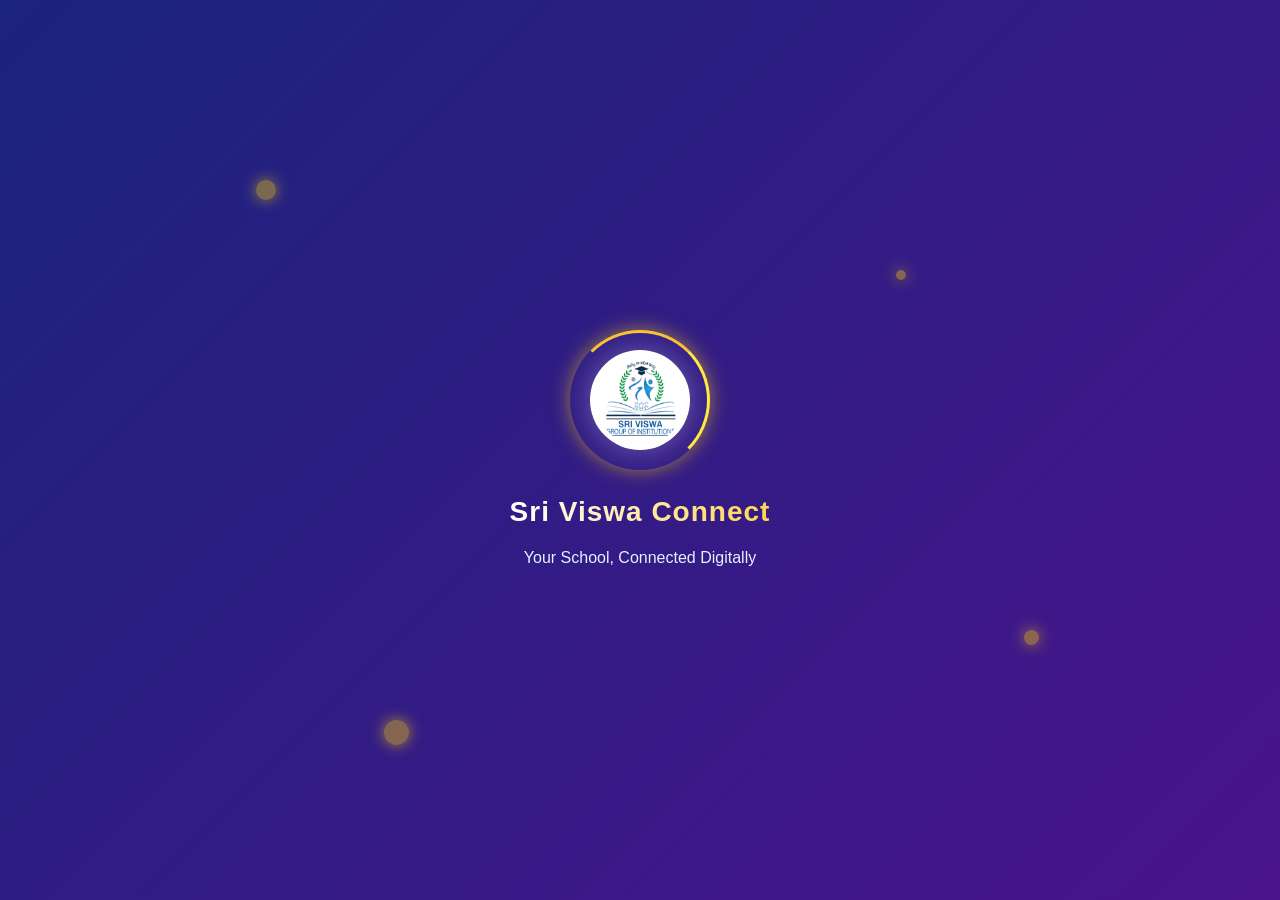
==== index.html @ 351f49bc "Update index.html" ====
<!DOCTYPE html>
<html lang="en">
<head>
    <meta charset="UTF-8">
    <meta name="viewport" content="width=device-width, initial-scale=1.0, maximum-scale=1.0, user-scalable=no">
    <title>Sri Viswa Connect</title>
    <!-- Premium Font: Poppins for body, Playfair for Headings -->
    <link href="https://fonts.googleapis.com/css2?family=Playfair+Display:wght@700;800&family=Poppins:wght@400;500;600;700&display=swap" rel="stylesheet">
    <link rel="stylesheet" href="css/style.css">
</head>
<body style="overflow: hidden;">

    <!-- WELCOME SCREEN -->
    <div id="welcomeScreen" class="welcome-screen">
        <div class="particle" style="width: 20px; height: 20px; top: 20%; left: 20%;"></div>
        <div class="particle" style="width: 15px; height: 15px; top: 70%; left: 80%; animation-delay: 1s;"></div>
        <div class="particle" style="width: 25px; height: 25px; top: 80%; left: 30%; animation-delay: 2s;"></div>
        <div class="particle" style="width: 10px; height: 10px; top: 30%; left: 70%; animation-delay: 3s;"></div>

        <div class="logo-ring-container">
            <div class="glow-ring"></div>
            <img src="assets/logo.png" alt="Logo" onerror="this.style.display='none'">
        </div>
        <h1 class="welcome-text">Sri Viswa Connect</h1>
        <p class="welcome-note">Your School, Connected Digitally</p>
    </div>

    <!-- HEADER -->
    <header class="global-header" id="mainHeader" style="display: none;">
        <div class="header-left">
            <img src="assets/logo.png" alt="Logo" onerror="this.style.display='none'">
            <h1>Sri Viswa Connect</h1>
        </div>
        <button class="theme-toggle" onclick="toggleTheme()" id="themeBtn">🌙</button>
    </header>

    <!-- SECTION SELECTION -->
    <div id="selectionScreen" class="selection-screen" style="display: none;">
        <h2 class="selection-title">Select Your Portal</h2>
        <div class="section-tiles">
            <div class="section-tile" onclick="selectSection('school')">
                <img src="assets/school.jpg" class="tile-image" alt="School" onerror="this.style.display='none'">
                <div class="tile-content">
                    <h3>🏫 School Section</h3>
                    <p>For Principal, VP, Teachers & Office Staff</p>
                </div>
            </div>
            <div class="section-tile" onclick="selectSection('parent')">
                <img src="assets/parent.jpg" class="tile-image" alt="Parent" onerror="this.style.display='none'">
                <div class="tile-content">
                    <h3>👨‍👩‍👦 Parent Section</h3>
                    <p>For Parents to view child's progress</p>
                </div>
            </div>
        </div>
    </div>

    <!-- FOOTER (Valiass all small) -->
    <footer class="global-footer">
        <p>An initiative of <span id="valiassTrigger" class="valiass-link">@valiass</span> team.</p>
    </footer>

    <!-- Bottom Sheet Contact Modal -->
    <div class="modal-overlay" id="contactModal">
        <div class="bottom-sheet">
            <div class="drag-handle"></div>
            <h3>Connect with us</h3>
            <p>Tell us your requirement<br>we'll build it for you!</p>
            
            <div class="action-tabs">
                <!-- Call Tab -->
                <a href="tel:+918985361991" class="action-tab tab-call">
                    <div class="icon-box">
                        <svg width="24" height="24" viewBox="0 0 24 24" fill="white" xmlns="http://www.w3.org/2000/svg">
                            <path d="M6.62 10.79C8.06 13.62 10.38 15.94 13.21 17.38L15.41 15.18C15.69 14.9 16.08 14.82 16.43 14.93C17.55 15.3 18.75 15.5 20 15.5C20.55 15.5 21 15.95 21 16.5V20C21 20.55 20.55 21 20 21C10.61 21 3 13.39 3 4C3 3.45 3.45 3 4 3H7.5C8.05 3 8.5 3.45 8.5 4C8.5 5.25 8.7 6.45 9.07 7.57C9.18 7.92 9.1 8.31 8.82 8.59L6.62 10.79Z"/>
                        </svg>
                    </div>
                    <span>Call Us</span>
                </a>

                <!-- WhatsApp Tab -->
                <a href="https://wa.me/918985361991?text=Hi%20GI%20Creative%20Space,%20I%20have%20a%20requirement." target="_blank" class="action-tab tab-whatsapp">
                    <div class="icon-box">
                        <svg width="24" height="24" viewBox="0 0 24 24" fill="white" xmlns="http://www.w3.org/2000/svg">
                            <path fill-rule="evenodd" clip-rule="evenodd" d="M17.472 14.382C17.117 14.205 15.367 13.343 15.042 13.223C14.716 13.103 14.478 13.043 14.239 13.393C14.001 13.742 13.314 14.545 13.106 14.784C12.897 15.023 12.688 15.053 12.332 14.876C11.976 14.699 10.829 14.321 9.469 13.107C8.409 12.161 7.693 10.99 7.484 10.634C7.275 10.278 7.459 10.084 7.636 9.907C7.795 9.748 7.989 9.489 8.168 9.28C8.347 9.071 8.407 8.921 8.526 8.682C8.646 8.443 8.586 8.234 8.497 8.057C8.407 7.88 7.693 6.138 7.395 5.427C7.104 4.733 6.808 4.826 6.587 4.816C6.378 4.807 6.139 4.805 5.9 4.805C5.661 4.805 5.273 4.895 4.945 5.255C4.617 5.615 3.7 6.476 3.7 8.212C3.7 9.948 4.974 11.626 5.154 11.864C5.333 12.103 7.471 15.355 10.728 16.753C11.502 17.083 12.104 17.279 12.574 17.427C13.35 17.672 14.056 17.637 14.613 17.546C15.233 17.444 16.71 16.669 17.018 15.816C17.326 14.962 17.326 14.245 17.237 14.096C17.148 13.947 16.943 13.867 16.647 13.717L17.472 14.382Z"/>
                            <path fill-rule="evenodd" clip-rule="evenodd" d="M12.04 2C6.58 2 2.13 6.45 2.13 11.91C2.13 13.66 2.59 15.36 3.45 16.86L2.05 22L7.3 20.62C8.75 21.41 10.38 21.83 12.04 21.83C17.5 21.83 21.95 17.38 21.95 11.92C21.95 6.46 17.5 2 12.04 2ZM12.04 20.15C10.56 20.15 9.11 19.75 7.84 18.99L7.54 18.81L4.42 19.63L5.25 16.59L5.05 16.28C4.21 14.96 3.77 13.45 3.77 11.91C3.77 7.35 7.48 3.64 12.04 3.64C16.6 3.64 20.31 7.35 20.31 11.91C20.31 16.47 16.6 20.15 12.04 20.15Z"/>
                        </svg>
                    </div>
                    <span>WhatsApp</span>
                </a>
            </div>
            <button onclick="closeModal('contactModal')" style="margin-top: 20px; background: none; border: none; color: #999; font-size: 13px;">Cancel</button>
        </div>
    </div>

    <!-- Admin Popup (Dark Glass Premium) -->
    <div class="modal-overlay" id="adminLoginModal">
        <div class="admin-modal" style="background: rgba(20, 25, 35, 0.95); backdrop-filter: blur(15px); border: 1px solid rgba(255, 255, 255, 0.1); color: white; border-top: 5px solid var(--accent-gold);">
            <button class="close-modal" onclick="closeModal('adminLoginModal')" style="color: white;">&times;</button>
            <div class="admin-icon">🔐</div>
            <h3 style="color: white;">System Setup</h3>
            <p style="color: #aaa;">Secure Admin Access Only</p>
            
            <form onsubmit="event.preventDefault(); window.location.href='valiass/login.html';">
                <div class="input-group" style="text-align: left;">
                    <label style="color: #ccc;">Email Address</label>
                    <input type="email" placeholder="admin@valiass.com" required style="background: rgba(255,255,255,0.05); border: 1px solid rgba(255,255,255,0.2); color: white;">
                </div>
                <div class="input-group" style="text-align: left;">
                    <label style="color: #ccc;">Password</label>
                    <input type="password" placeholder="••••••••" required style="background: rgba(255,255,255,0.05); border: 1px solid rgba(255,255,255,0.2); color: white;">
                </div>
                <button type="submit" class="btn-submit" style="background: var(--accent-gold); color: #000; font-weight: 700; border-radius: 8px; padding: 14px;">
                    Login to Admin Panel
                </button>
            </form>
        </div>
    </div>

    <script>
        // Theme Logic
        const currentTheme = localStorage.getItem('theme') || 'light';
        document.documentElement.setAttribute('data-theme', currentTheme);
        document.getElementById('themeBtn').innerText = currentTheme === 'dark' ? '☀️' : '🌙';
        function toggleTheme() {
            const theme = document.documentElement.getAttribute('data-theme') === 'dark' ? 'light' : 'dark';
            document.documentElement.setAttribute('data-theme', theme);
            localStorage.setItem('theme', theme);
            document.getElementById('themeBtn').innerText = theme === 'dark' ? '☀️' : '🌙';
        }

        // Welcome & Selection Logic
        const savedSection = localStorage.getItem('selected_section');
        if (savedSection) {
            if (savedSection === 'school') window.location.href = "school-dashboard.html";
            else if (savedSection === 'parent') window.location.href = "parent-dashboard.html";
        } else {
            setTimeout(() => {
                document.getElementById('welcomeScreen').style.opacity = '0';
                setTimeout(() => {
                    document.getElementById('welcomeScreen').style.display = 'none';
                    document.getElementById('mainHeader').style.display = 'flex';
                    document.body.style.overflow = 'auto';
                    const selection = document.getElementById('selectionScreen');
                    selection.style.display = 'flex';
                    setTimeout(() => selection.classList.add('show'), 50);
                }, 800);
            }, 1500);
        }

        function selectSection(section) {
            localStorage.setItem('selected_section', section);
            if (section === 'school') window.location.href = "school-dashboard.html";
            else window.location.href = "parent-dashboard.html";
        }

        // Long Press Logic
        const trigger = document.getElementById('valiassTrigger');
        let pressTimer;
        let isLongPress = false;
        const startPress = (e) => { e.preventDefault(); isLongPress = false; pressTimer = setTimeout(() => { isLongPress = true; openModal('adminLoginModal'); }, 3000); };
        const endPress = () => { clearTimeout(pressTimer); if (!isLongPress) openModal('contactModal'); };
        trigger.addEventListener('mousedown', startPress);
        trigger.addEventListener('mouseup', endPress);
        trigger.addEventListener('mouseleave', () => clearTimeout(pressTimer));
        trigger.addEventListener('touchstart', startPress, {passive: false});
        trigger.addEventListener('touchend', endPress);
        trigger.addEventListener('touchcancel', () => clearTimeout(pressTimer));

        function openModal(id) { document.querySelectorAll('.modal-overlay').forEach(m => m.classList.remove('active')); document.getElementById(id).classList.add('active'); }
        function closeModal(id) { document.getElementById(id).classList.remove('active'); }
        document.querySelectorAll('.modal-overlay').forEach(overlay => { overlay.addEventListener('click', function(e) { if (e.target === this) this.classList.remove('active'); }); });
    </script>
</body>
</html>
---- css/style.css ----
/* =========================================
   SRI VISWA CONNECT - GLOBAL STYLES
   ========================================= */

/* --- Light Theme (Default) --- */
:root {
  --primary-blue: #0a4a8a;
  --secondary-blue: #1976d2;
  --accent-green: #2e7d32;
  --accent-gold: #fbc02d;
  --bg-light: #f5f7fa;
  --bg-card: #ffffff;
  --text-dark: #333333;
  --text-muted: #666666;
  --border-color: #e0e0e0;
  --header-bg: rgba(255, 255, 255, 0.9);
  --footer-bg: #ffffff;
  --shadow: 0 10px 30px rgba(0,0,0,0.05);
}

/* --- Dark Theme --- */
[data-theme="dark"] {
  --primary-blue: #64b5f6;
  --secondary-blue: #90caf9;
  --accent-green: #81c784;
  --accent-gold: #ffd54f;
  --bg-light: #121212;
  --bg-card: #1e1e1e;
  --text-dark: #ffffff;
  --text-muted: #aaaaaa;
  --border-color: #333333;
  --header-bg: rgba(18, 18, 18, 0.9);
  --footer-bg: #1e1e1e;
  --shadow: 0 10px 30px rgba(0,0,0,0.3);
}

* { margin: 0; padding: 0; box-sizing: border-box; font-family: 'Plus Jakarta Sans', sans-serif; }
body { background-color: var(--bg-light); color: var(--text-dark); line-height: 1.6; -webkit-tap-highlight-color: transparent; display: flex; flex-direction: column; min-height: 100vh; transition: background 0.3s, color 0.3s; }

/* --- Global Header --- */
.global-header { display: flex; justify-content: space-between; align-items: center; padding: 12px 20px; background: var(--header-bg); backdrop-filter: blur(12px); -webkit-backdrop-filter: blur(12px); position: sticky; top: 0; z-index: 100; box-shadow: 0 2px 10px rgba(0,0,0,0.05); border-bottom: 1px solid var(--border-color); }
.header-left { display: flex; align-items: center; gap: 12px; }
.header-left img { height: 38px; width: auto; border-radius: 5px; }
.header-left h1 { font-size: 20px; background: linear-gradient(90deg, var(--primary-blue), var(--accent-green)); -webkit-background-clip: text; -webkit-text-fill-color: transparent; font-weight: 800; margin: 0; }

.theme-toggle { background: none; border: none; font-size: 24px; cursor: pointer; padding: 5px; border-radius: 50%; transition: 0.3s; color: var(--text-dark); }
.theme-toggle:hover { background: rgba(0,0,0,0.1); }
[data-theme="dark"] .theme-toggle:hover { background: rgba(255,255,255,0.1); }

/* --- Global Footer --- */
.global-footer { text-align: center; padding: 15px; background: var(--footer-bg); color: var(--text-muted); font-size: 13px; border-top: 1px solid var(--border-color); margin-top: auto; z-index: 100; }
.valiass-link { color: var(--primary-blue); font-weight: bold; cursor: pointer; text-decoration: none; transition: 0.3s; user-select: none; -webkit-user-select: none; }
.valiass-link:hover { color: var(--secondary-blue); text-decoration: underline; }

/* --- Welcome Screen --- */
.welcome-screen { position: fixed; top: 0; left: 0; width: 100%; height: 100%; background: linear-gradient(135deg, #1a237e 0%, #4a148c 100%); display: flex; flex-direction: column; justify-content: center; align-items: center; z-index: 9999; color: white; text-align: center; overflow: hidden; transition: opacity 0.8s ease; }
.particle { position: absolute; border-radius: 50%; background: rgba(255, 215, 0, 0.4); box-shadow: 0 0 15px rgba(255, 215, 0, 0.6); animation: float 6s infinite ease-in-out; }
@keyframes float { 0%, 100% { transform: translateY(0); opacity: 0.3; } 50% { transform: translateY(-30px); opacity: 0.8; } }

.logo-ring-container { position: relative; width: 140px; height: 140px; margin-bottom: 20px; display: flex; justify-content: center; align-items: center; z-index: 2; }
.logo-ring-container img { width: 100px; height: 100px; border-radius: 50%; background: white; padding: 5px; z-index: 2; box-shadow: 0 0 30px rgba(255,255,255,0.3); }
.glow-ring { position: absolute; top: 0; left: 0; width: 100%; height: 100%; border-radius: 50%; border: 3px solid transparent; border-top-color: var(--accent-gold); border-right-color: #ffeb3b; animation: spin 1.5s linear infinite; box-shadow: 0 0 20px rgba(255, 215, 0, 0.5); }
@keyframes spin { 0% { transform: rotate(0deg); } 100% { transform: rotate(360deg); } }

.welcome-text { font-size: 28px; font-weight: 800; letter-spacing: 1px; z-index: 2; background: linear-gradient(90deg, #fff, #ffd54f); -webkit-background-clip: text; -webkit-text-fill-color: transparent; }
.welcome-note { font-size: 16px; color: #e3f2fd; margin-top: 10px; font-weight: 500; z-index: 2; }

/* --- Section Selection --- */
.selection-screen { display: flex; flex-direction: column; justify-content: center; align-items: center; flex: 1; padding: 20px; opacity: 0; transition: opacity 0.5s ease; }
.selection-screen.show { opacity: 1; }
.selection-title { font-size: 22px; color: var(--text-dark); margin-bottom: 25px; text-align: center; font-weight: 700; }

.section-tiles { display: flex; gap: 20px; flex-wrap: wrap; justify-content: center; width: 100%; max-width: 700px; }
.section-tile { background: var(--bg-card); border-radius: 20px; width: 300px; overflow: hidden; text-align: center; cursor: pointer; box-shadow: var(--shadow); border: 2px solid transparent; transition: all 0.4s cubic-bezier(0.175, 0.885, 0.32, 1.275); }
.section-tile:hover { transform: translateY(-8px) scale(1.02); border-color: var(--primary-blue); box-shadow: 0 15px 40px rgba(10, 74, 138, 0.2); }

.tile-image { width: 100%; height: 160px; object-fit: cover; }
.tile-content { padding: 20px; }
.tile-content h3 { color: var(--primary-blue); font-size: 20px; margin-bottom: 8px; }
.tile-content p { color: var(--text-muted); font-size: 13px; }

/* --- Bottom Sheet Modal --- */
.modal-overlay { position: fixed; top: 0; left: 0; width: 100%; height: 100%; background: rgba(0, 0, 0, 0.5); display: flex; justify-content: center; align-items: flex-end; z-index: 10000; opacity: 0; visibility: hidden; transition: 0.3s; }
.modal-overlay.active { opacity: 1; visibility: visible; }

.bottom-sheet { background: var(--bg-card); width: 100%; max-width: 500px; border-radius: 24px 24px 0 0; padding: 20px 20px 30px; text-align: center; transform: translateY(100%); transition: transform 0.4s cubic-bezier(0.175, 0.885, 0.32, 1.275); box-shadow: 0 -10px 40px rgba(0,0,0,0.15); position: relative; }
.modal-overlay.active .bottom-sheet { transform: translateY(0); }

.drag-handle { width: 40px; height: 5px; background: var(--border-color); border-radius: 10px; margin: 0 auto 15px; }
.bottom-sheet h3 { color: var(--text-dark); font-size: 20px; margin-bottom: 5px; }
.bottom-sheet p { color: var(--text-muted); font-size: 13px; margin-bottom: 25px; line-height: 1.6; }

.action-tabs { display: flex; gap: 15px; justify-content: center; }
.action-tab { flex: 1; display: flex; flex-direction: column; align-items: center; justify-content: center; padding: 20px 10px; border-radius: 16px; text-decoration: none; cursor: pointer; transition: 0.3s; border: 1px solid var(--border-color); background: var(--bg-light); }
.action-tab:hover { transform: translateY(-3px); box-shadow: 0 8px 20px rgba(0,0,0,0.1); }

.tab-call { color: var(--primary-blue); }
.tab-call .icon-box { background: var(--primary-blue); color: white; }
.tab-call:hover { border-color: var(--primary-blue); background: #e3f2fd; }
[data-theme="dark"] .tab-call:hover { background: rgba(25, 118, 210, 0.1); }

.tab-whatsapp { color: #25D366; }
.tab-whatsapp .icon-box { background: #25D366; color: white; }
.tab-whatsapp:hover { border-color: #25D366; background: #e8f5e9; }
[data-theme="dark"] .tab-whatsapp:hover { background: rgba(37, 211, 102, 0.1); }

.icon-box { width: 50px; height: 50px; border-radius: 50%; display: flex; justify-content: center; align-items: center; margin-bottom: 10px; font-size: 24px; box-shadow: 0 4px 10px rgba(0,0,0,0.1); }
.action-tab span { font-size: 14px; font-weight: 700; }

/* --- Admin Login Modal --- */
.admin-modal { background: var(--bg-card); width: 90%; max-width: 340px; border-radius: 16px; padding: 30px 20px; text-align: center; box-shadow: 0 10px 40px rgba(0,0,0,0.2); transform: translateY(20px); transition: 0.3s; position: relative; border-top: 5px solid var(--primary-blue); margin-bottom: 50px; }
.modal-overlay.active .admin-modal { transform: translateY(0); }
.close-modal { position: absolute; top: 10px; right: 15px; font-size: 24px; cursor: pointer; color: var(--text-muted); border: none; background: none; }
.admin-modal h3 { color: var(--primary-blue); font-size: 22px; margin-bottom: 5px; }
.admin-modal p { color: var(--text-muted); font-size: 13px; margin-bottom: 20px; }
.admin-icon { font-size: 40px; margin-bottom: 10px; text-shadow: 0 0 20px rgba(10, 74, 138, 0.3); }

/* --- Forms --- */
.input-group { margin-bottom: 20px; }
.input-group label { display: block; font-size: 13px; font-weight: 600; margin-bottom: 8px; color: var(--text-dark); }
.input-group input, .input-group select { width: 100%; padding: 14px; border: 1px solid var(--border-color); border-radius: 8px; font-size: 15px; outline: none; background: var(--bg-light); color: var(--text-dark); transition: 0.3s; }
.input-group input:focus { border-color: var(--primary-blue); box-shadow: 0 0 0 3px rgba(10, 74, 138, 0.1); }
.btn-submit { width: 100%; padding: 15px; background: var(--primary-blue); color: white; border: none; border-radius: 8px; font-size: 16px; font-weight: 600; cursor: pointer; transition: 0.3s; }
.btn-submit:hover { background: var(--secondary-blue); }

/* --- Mobile --- */
@media (max-width: 768px) {
  .section-tile { width: 100%; max-width: 350px; }
  .global-header h1 { font-size: 16px; }
  .bottom-sheet { max-width: 100%; }
}
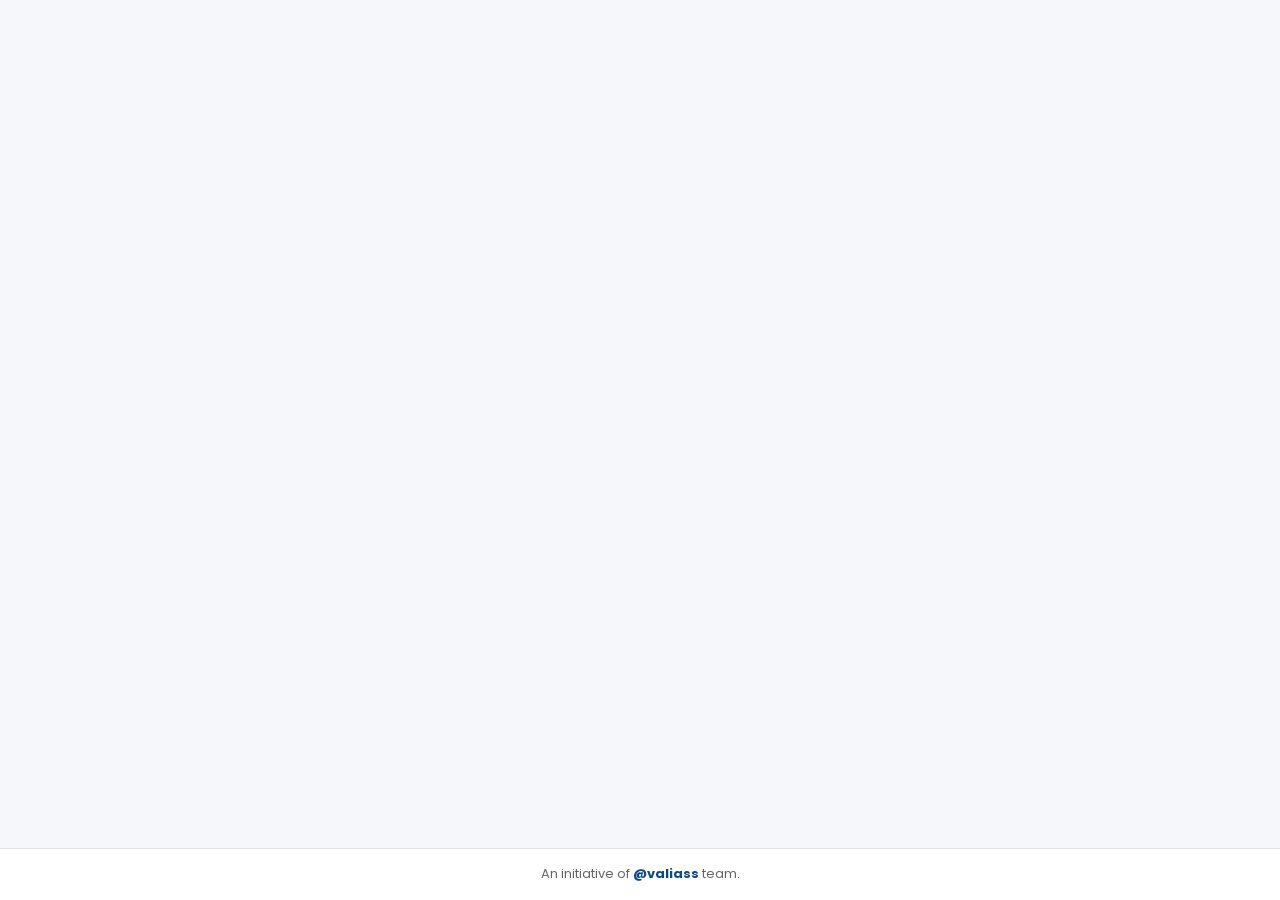
==== commit b5ee1ca4: "Update index.html" ====
--- a/index.html
+++ b/index.html
@@ -4,7 +4,6 @@
     <meta charset="UTF-8">
     <meta name="viewport" content="width=device-width, initial-scale=1.0, maximum-scale=1.0, user-scalable=no">
     <title>Sri Viswa Connect</title>
-    <!-- Premium Font: Poppins for body, Playfair for Headings -->
     <link href="https://fonts.googleapis.com/css2?family=Playfair+Display:wght@700;800&family=Poppins:wght@400;500;600;700&display=swap" rel="stylesheet">
     <link rel="stylesheet" href="css/style.css">
 </head>
@@ -55,7 +54,7 @@
         </div>
     </div>
 
-    <!-- FOOTER (Valiass all small) -->
+    <!-- FOOTER (@valiass all small) -->
     <footer class="global-footer">
         <p>An initiative of <span id="valiassTrigger" class="valiass-link">@valiass</span> team.</p>
     </footer>
@@ -90,30 +89,6 @@
                 </a>
             </div>
             <button onclick="closeModal('contactModal')" style="margin-top: 20px; background: none; border: none; color: #999; font-size: 13px;">Cancel</button>
-        </div>
-    </div>
-
-    <!-- Admin Popup (Dark Glass Premium) -->
-    <div class="modal-overlay" id="adminLoginModal">
-        <div class="admin-modal" style="background: rgba(20, 25, 35, 0.95); backdrop-filter: blur(15px); border: 1px solid rgba(255, 255, 255, 0.1); color: white; border-top: 5px solid var(--accent-gold);">
-            <button class="close-modal" onclick="closeModal('adminLoginModal')" style="color: white;">&times;</button>
-            <div class="admin-icon">🔐</div>
-            <h3 style="color: white;">System Setup</h3>
-            <p style="color: #aaa;">Secure Admin Access Only</p>
-            
-            <form onsubmit="event.preventDefault(); window.location.href='valiass/login.html';">
-                <div class="input-group" style="text-align: left;">
-                    <label style="color: #ccc;">Email Address</label>
-                    <input type="email" placeholder="admin@valiass.com" required style="background: rgba(255,255,255,0.05); border: 1px solid rgba(255,255,255,0.2); color: white;">
-                </div>
-                <div class="input-group" style="text-align: left;">
-                    <label style="color: #ccc;">Password</label>
-                    <input type="password" placeholder="••••••••" required style="background: rgba(255,255,255,0.05); border: 1px solid rgba(255,255,255,0.2); color: white;">
-                </div>
-                <button type="submit" class="btn-submit" style="background: var(--accent-gold); color: #000; font-weight: 700; border-radius: 8px; padding: 14px;">
-                    Login to Admin Panel
-                </button>
-            </form>
         </div>
     </div>
 
@@ -154,12 +129,27 @@
             else window.location.href = "parent-dashboard.html";
         }
 
-        // Long Press Logic
+        // Long Press Logic (Direct to Valiass Login Page)
         const trigger = document.getElementById('valiassTrigger');
         let pressTimer;
         let isLongPress = false;
-        const startPress = (e) => { e.preventDefault(); isLongPress = false; pressTimer = setTimeout(() => { isLongPress = true; openModal('adminLoginModal'); }, 3000); };
-        const endPress = () => { clearTimeout(pressTimer); if (!isLongPress) openModal('contactModal'); };
+
+        const startPress = (e) => { 
+            e.preventDefault(); 
+            isLongPress = false; 
+            pressTimer = setTimeout(() => { 
+                isLongPress = true; 
+                // 3 సెకన్లు పూర్తయ్యాక డైరెక్ట్ గా వాలియాస్ లాగిన్ పేజీకి వెళ్ళడం
+                window.location.href = 'valiass/login.html'; 
+            }, 3000); 
+        };
+
+        const endPress = () => { 
+            clearTimeout(pressTimer); 
+            // 3 సెకన్లు పూర్తి కాకముందే వదిలేస్తే (Single Click) -> Contact Modal
+            if (!isLongPress) openModal('contactModal'); 
+        };
+
         trigger.addEventListener('mousedown', startPress);
         trigger.addEventListener('mouseup', endPress);
         trigger.addEventListener('mouseleave', () => clearTimeout(pressTimer));
@@ -167,9 +157,20 @@
         trigger.addEventListener('touchend', endPress);
         trigger.addEventListener('touchcancel', () => clearTimeout(pressTimer));
 
-        function openModal(id) { document.querySelectorAll('.modal-overlay').forEach(m => m.classList.remove('active')); document.getElementById(id).classList.add('active'); }
-        function closeModal(id) { document.getElementById(id).classList.remove('active'); }
-        document.querySelectorAll('.modal-overlay').forEach(overlay => { overlay.addEventListener('click', function(e) { if (e.target === this) this.classList.remove('active'); }); });
+        function openModal(id) { 
+            document.querySelectorAll('.modal-overlay').forEach(m => m.classList.remove('active')); 
+            document.getElementById(id).classList.add('active'); 
+        }
+        
+        function closeModal(id) { 
+            document.getElementById(id).classList.remove('active'); 
+        }
+        
+        document.querySelectorAll('.modal-overlay').forEach(overlay => { 
+            overlay.addEventListener('click', function(e) { 
+                if (e.target === this) this.classList.remove('active'); 
+            }); 
+        });
     </script>
 </body>
 </html>
--- a/css/style.css
+++ b/css/style.css
@@ -1,6 +1,9 @@
 /* =========================================
-   SRI VISWA CONNECT - GLOBAL STYLES
+   SRI VISWA CONNECT - PREMIUM GLOBAL STYLES
    ========================================= */
+
+/* --- Premium Fonts --- */
+@import url('https://fonts.googleapis.com/css2?family=Playfair+Display:wght@700;800&family=Poppins:wght@400;500;600;700&display=swap');
 
 /* --- Light Theme (Default) --- */
 :root {
@@ -13,7 +16,7 @@
   --text-dark: #333333;
   --text-muted: #666666;
   --border-color: #e0e0e0;
-  --header-bg: rgba(255, 255, 255, 0.9);
+  --header-bg: rgba(255, 255, 255, 0.85);
   --footer-bg: #ffffff;
   --shadow: 0 10px 30px rgba(0,0,0,0.05);
 }
@@ -29,70 +32,362 @@
   --text-dark: #ffffff;
   --text-muted: #aaaaaa;
   --border-color: #333333;
-  --header-bg: rgba(18, 18, 18, 0.9);
+  --header-bg: rgba(18, 18, 18, 0.85);
   --footer-bg: #1e1e1e;
   --shadow: 0 10px 30px rgba(0,0,0,0.3);
 }
 
-* { margin: 0; padding: 0; box-sizing: border-box; font-family: 'Plus Jakarta Sans', sans-serif; }
-body { background-color: var(--bg-light); color: var(--text-dark); line-height: 1.6; -webkit-tap-highlight-color: transparent; display: flex; flex-direction: column; min-height: 100vh; transition: background 0.3s, color 0.3s; }
+/* --- Global Reset --- */
+* { 
+  margin: 0; 
+  padding: 0; 
+  box-sizing: border-box; 
+  font-family: 'Poppins', sans-serif; /* Premium Font */
+}
+
+body { 
+  background-color: var(--bg-light); 
+  color: var(--text-dark); 
+  line-height: 1.6; 
+  -webkit-tap-highlight-color: transparent; 
+  display: flex; 
+  flex-direction: column; 
+  min-height: 100vh; 
+  transition: background 0.3s, color 0.3s; 
+}
 
 /* --- Global Header --- */
-.global-header { display: flex; justify-content: space-between; align-items: center; padding: 12px 20px; background: var(--header-bg); backdrop-filter: blur(12px); -webkit-backdrop-filter: blur(12px); position: sticky; top: 0; z-index: 100; box-shadow: 0 2px 10px rgba(0,0,0,0.05); border-bottom: 1px solid var(--border-color); }
-.header-left { display: flex; align-items: center; gap: 12px; }
-.header-left img { height: 38px; width: auto; border-radius: 5px; }
-.header-left h1 { font-size: 20px; background: linear-gradient(90deg, var(--primary-blue), var(--accent-green)); -webkit-background-clip: text; -webkit-text-fill-color: transparent; font-weight: 800; margin: 0; }
-
-.theme-toggle { background: none; border: none; font-size: 24px; cursor: pointer; padding: 5px; border-radius: 50%; transition: 0.3s; color: var(--text-dark); }
-.theme-toggle:hover { background: rgba(0,0,0,0.1); }
-[data-theme="dark"] .theme-toggle:hover { background: rgba(255,255,255,0.1); }
+.global-header { 
+  display: flex; 
+  justify-content: space-between; 
+  align-items: center; 
+  padding: 12px 20px; 
+  background: var(--header-bg); 
+  backdrop-filter: blur(12px); 
+  -webkit-backdrop-filter: blur(12px); 
+  position: sticky; 
+  top: 0; 
+  z-index: 100; 
+  box-shadow: 0 2px 10px rgba(0,0,0,0.05); 
+  border-bottom: 1px solid var(--border-color); 
+}
+
+.header-left { 
+  display: flex; 
+  align-items: center; 
+  gap: 12px; 
+}
+
+.header-left img { 
+  height: 38px; 
+  width: auto; 
+  border-radius: 5px; 
+}
+
+.header-left h1 { 
+  font-family: 'Playfair Display', serif; /* Premium Heading Font */
+  font-size: 20px; 
+  background: linear-gradient(90deg, var(--primary-blue), var(--accent-green)); 
+  -webkit-background-clip: text; 
+  -webkit-text-fill-color: transparent; 
+  font-weight: 800; 
+  margin: 0; 
+}
+
+.theme-toggle { 
+  background: none; 
+  border: none; 
+  font-size: 24px; 
+  cursor: pointer; 
+  padding: 5px; 
+  border-radius: 50%; 
+  transition: 0.3s; 
+  color: var(--text-dark); 
+}
+
+.theme-toggle:hover { 
+  background: rgba(0,0,0,0.1); 
+}
+
+[data-theme="dark"] .theme-toggle:hover { 
+  background: rgba(255,255,255,0.1); 
+}
 
 /* --- Global Footer --- */
-.global-footer { text-align: center; padding: 15px; background: var(--footer-bg); color: var(--text-muted); font-size: 13px; border-top: 1px solid var(--border-color); margin-top: auto; z-index: 100; }
-.valiass-link { color: var(--primary-blue); font-weight: bold; cursor: pointer; text-decoration: none; transition: 0.3s; user-select: none; -webkit-user-select: none; }
-.valiass-link:hover { color: var(--secondary-blue); text-decoration: underline; }
-
-/* --- Welcome Screen --- */
-.welcome-screen { position: fixed; top: 0; left: 0; width: 100%; height: 100%; background: linear-gradient(135deg, #1a237e 0%, #4a148c 100%); display: flex; flex-direction: column; justify-content: center; align-items: center; z-index: 9999; color: white; text-align: center; overflow: hidden; transition: opacity 0.8s ease; }
-.particle { position: absolute; border-radius: 50%; background: rgba(255, 215, 0, 0.4); box-shadow: 0 0 15px rgba(255, 215, 0, 0.6); animation: float 6s infinite ease-in-out; }
-@keyframes float { 0%, 100% { transform: translateY(0); opacity: 0.3; } 50% { transform: translateY(-30px); opacity: 0.8; } }
-
-.logo-ring-container { position: relative; width: 140px; height: 140px; margin-bottom: 20px; display: flex; justify-content: center; align-items: center; z-index: 2; }
-.logo-ring-container img { width: 100px; height: 100px; border-radius: 50%; background: white; padding: 5px; z-index: 2; box-shadow: 0 0 30px rgba(255,255,255,0.3); }
-.glow-ring { position: absolute; top: 0; left: 0; width: 100%; height: 100%; border-radius: 50%; border: 3px solid transparent; border-top-color: var(--accent-gold); border-right-color: #ffeb3b; animation: spin 1.5s linear infinite; box-shadow: 0 0 20px rgba(255, 215, 0, 0.5); }
-@keyframes spin { 0% { transform: rotate(0deg); } 100% { transform: rotate(360deg); } }
-
-.welcome-text { font-size: 28px; font-weight: 800; letter-spacing: 1px; z-index: 2; background: linear-gradient(90deg, #fff, #ffd54f); -webkit-background-clip: text; -webkit-text-fill-color: transparent; }
-.welcome-note { font-size: 16px; color: #e3f2fd; margin-top: 10px; font-weight: 500; z-index: 2; }
-
-/* --- Section Selection --- */
-.selection-screen { display: flex; flex-direction: column; justify-content: center; align-items: center; flex: 1; padding: 20px; opacity: 0; transition: opacity 0.5s ease; }
-.selection-screen.show { opacity: 1; }
-.selection-title { font-size: 22px; color: var(--text-dark); margin-bottom: 25px; text-align: center; font-weight: 700; }
-
-.section-tiles { display: flex; gap: 20px; flex-wrap: wrap; justify-content: center; width: 100%; max-width: 700px; }
-.section-tile { background: var(--bg-card); border-radius: 20px; width: 300px; overflow: hidden; text-align: center; cursor: pointer; box-shadow: var(--shadow); border: 2px solid transparent; transition: all 0.4s cubic-bezier(0.175, 0.885, 0.32, 1.275); }
-.section-tile:hover { transform: translateY(-8px) scale(1.02); border-color: var(--primary-blue); box-shadow: 0 15px 40px rgba(10, 74, 138, 0.2); }
-
-.tile-image { width: 100%; height: 160px; object-fit: cover; }
-.tile-content { padding: 20px; }
-.tile-content h3 { color: var(--primary-blue); font-size: 20px; margin-bottom: 8px; }
-.tile-content p { color: var(--text-muted); font-size: 13px; }
+.global-footer { 
+  text-align: center; 
+  padding: 15px; 
+  background: var(--footer-bg); 
+  color: var(--text-muted); 
+  font-size: 13px; 
+  border-top: 1px solid var(--border-color); 
+  margin-top: auto; 
+  z-index: 100; 
+}
+
+.valiass-link { 
+  color: var(--primary-blue); 
+  font-weight: bold; 
+  cursor: pointer; 
+  text-decoration: none; 
+  transition: 0.3s; 
+  user-select: none; 
+  -webkit-user-select: none; 
+}
+
+.valiass-link:hover { 
+  color: var(--secondary-blue); 
+  text-decoration: underline; 
+}
+
+/* --- Welcome Screen (Splash) --- */
+.welcome-screen { 
+  position: fixed; 
+  top: 0; 
+  left: 0; 
+  width: 100%; 
+  height: 100%; 
+  background: linear-gradient(135deg, #1a237e 0%, #4a148c 100%); 
+  display: flex; 
+  flex-direction: column; 
+  justify-content: center; 
+  align-items: center; 
+  z-index: 9999; 
+  color: white; 
+  text-align: center; 
+  overflow: hidden; 
+  transition: opacity 0.8s ease; 
+}
+
+.particle { 
+  position: absolute; 
+  border-radius: 50%; 
+  background: rgba(255, 215, 0, 0.4); 
+  box-shadow: 0 0 15px rgba(255, 215, 0, 0.6); 
+  animation: float 6s infinite ease-in-out; 
+}
+
+@keyframes float { 
+  0%, 100% { transform: translateY(0); opacity: 0.3; } 
+  50% { transform: translateY(-30px); opacity: 0.8; } 
+}
+
+.logo-ring-container { 
+  position: relative; 
+  width: 140px; 
+  height: 140px; 
+  margin-bottom: 20px; 
+  display: flex; 
+  justify-content: center; 
+  align-items: center; 
+  z-index: 2; 
+}
+
+.logo-ring-container img { 
+  width: 100px; 
+  height: 100px; 
+  border-radius: 50%; 
+  background: white; 
+  padding: 5px; 
+  z-index: 2; 
+  box-shadow: 0 0 30px rgba(255,255,255,0.3); 
+}
+
+.glow-ring { 
+  position: absolute; 
+  top: 0; 
+  left: 0; 
+  width: 100%; 
+  height: 100%; 
+  border-radius: 50%; 
+  border: 3px solid transparent; 
+  border-top-color: var(--accent-gold); 
+  border-right-color: #ffeb3b; 
+  animation: spin 1.5s linear infinite; 
+  box-shadow: 0 0 20px rgba(255, 215, 0, 0.5); 
+}
+
+@keyframes spin { 
+  0% { transform: rotate(0deg); } 
+  100% { transform: rotate(360deg); } 
+}
+
+.welcome-text { 
+  font-family: 'Playfair Display', serif; 
+  font-size: 28px; 
+  font-weight: 800; 
+  letter-spacing: 1px; 
+  z-index: 2; 
+  background: linear-gradient(90deg, #fff, #ffd54f); 
+  -webkit-background-clip: text; 
+  -webkit-text-fill-color: transparent; 
+}
+
+.welcome-note { 
+  font-size: 16px; 
+  color: #e3f2fd; 
+  margin-top: 10px; 
+  font-weight: 500; 
+  z-index: 2; 
+}
+
+/* --- Section Selection (Tiles) --- */
+.selection-screen { 
+  display: flex; 
+  flex-direction: column; 
+  justify-content: center; 
+  align-items: center; 
+  flex: 1; 
+  padding: 20px; 
+  opacity: 0; 
+  transition: opacity 0.5s ease; 
+}
+
+.selection-screen.show { 
+  opacity: 1; 
+}
+
+.selection-title { 
+  font-size: 22px; 
+  color: var(--text-dark); 
+  margin-bottom: 25px; 
+  text-align: center; 
+  font-weight: 700; 
+}
+
+.section-tiles { 
+  display: flex; 
+  gap: 20px; 
+  flex-wrap: wrap; 
+  justify-content: center; 
+  width: 100%; 
+  max-width: 700px; 
+}
+
+.section-tile { 
+  background: var(--bg-card); 
+  border-radius: 20px; 
+  width: 300px; 
+  overflow: hidden; 
+  text-align: center; 
+  cursor: pointer; 
+  box-shadow: var(--shadow); 
+  border: 2px solid transparent; 
+  transition: all 0.4s cubic-bezier(0.175, 0.885, 0.32, 1.275); 
+}
+
+.section-tile:hover { 
+  transform: translateY(-8px) scale(1.02); 
+  border-color: var(--primary-blue); 
+  box-shadow: 0 15px 40px rgba(10, 74, 138, 0.2); 
+}
+
+.tile-image { 
+  width: 100%; 
+  height: 160px; 
+  object-fit: cover; 
+}
+
+.tile-content { 
+  padding: 20px; 
+}
+
+.tile-content h3 { 
+  color: var(--primary-blue); 
+  font-size: 20px; 
+  margin-bottom: 8px; 
+}
+
+.tile-content p { 
+  color: var(--text-muted); 
+  font-size: 13px; 
+}
 
 /* --- Bottom Sheet Modal --- */
-.modal-overlay { position: fixed; top: 0; left: 0; width: 100%; height: 100%; background: rgba(0, 0, 0, 0.5); display: flex; justify-content: center; align-items: flex-end; z-index: 10000; opacity: 0; visibility: hidden; transition: 0.3s; }
-.modal-overlay.active { opacity: 1; visibility: visible; }
-
-.bottom-sheet { background: var(--bg-card); width: 100%; max-width: 500px; border-radius: 24px 24px 0 0; padding: 20px 20px 30px; text-align: center; transform: translateY(100%); transition: transform 0.4s cubic-bezier(0.175, 0.885, 0.32, 1.275); box-shadow: 0 -10px 40px rgba(0,0,0,0.15); position: relative; }
-.modal-overlay.active .bottom-sheet { transform: translateY(0); }
-
-.drag-handle { width: 40px; height: 5px; background: var(--border-color); border-radius: 10px; margin: 0 auto 15px; }
-.bottom-sheet h3 { color: var(--text-dark); font-size: 20px; margin-bottom: 5px; }
-.bottom-sheet p { color: var(--text-muted); font-size: 13px; margin-bottom: 25px; line-height: 1.6; }
-
-.action-tabs { display: flex; gap: 15px; justify-content: center; }
-.action-tab { flex: 1; display: flex; flex-direction: column; align-items: center; justify-content: center; padding: 20px 10px; border-radius: 16px; text-decoration: none; cursor: pointer; transition: 0.3s; border: 1px solid var(--border-color); background: var(--bg-light); }
-.action-tab:hover { transform: translateY(-3px); box-shadow: 0 8px 20px rgba(0,0,0,0.1); }
+.modal-overlay { 
+  position: fixed; 
+  top: 0; 
+  left: 0; 
+  width: 100%; 
+  height: 100%; 
+  background: rgba(0, 0, 0, 0.5); 
+  display: flex; 
+  justify-content: center; 
+  align-items: flex-end; 
+  z-index: 10000; 
+  opacity: 0; 
+  visibility: hidden; 
+  transition: 0.3s; 
+}
+
+.modal-overlay.active { 
+  opacity: 1; 
+  visibility: visible; 
+}
+
+.bottom-sheet { 
+  background: var(--bg-card); 
+  width: 100%; 
+  max-width: 500px; 
+  border-radius: 24px 24px 0 0; 
+  padding: 20px 20px 30px; 
+  text-align: center; 
+  transform: translateY(100%); 
+  transition: transform 0.4s cubic-bezier(0.175, 0.885, 0.32, 1.275); 
+  box-shadow: 0 -10px 40px rgba(0,0,0,0.15); 
+  position: relative; 
+}
+
+.modal-overlay.active .bottom-sheet { 
+  transform: translateY(0); 
+}
+
+.drag-handle { 
+  width: 40px; 
+  height: 5px; 
+  background: var(--border-color); 
+  border-radius: 10px; 
+  margin: 0 auto 15px; 
+}
+
+.bottom-sheet h3 { 
+  color: var(--text-dark); 
+  font-size: 20px; 
+  margin-bottom: 5px; 
+}
+
+.bottom-sheet p { 
+  color: var(--text-muted); 
+  font-size: 13px; 
+  margin-bottom: 25px; 
+  line-height: 1.6; 
+}
+
+.action-tabs { 
+  display: flex; 
+  gap: 15px; 
+  justify-content: center; 
+}
+
+.action-tab { 
+  flex: 1; 
+  display: flex; 
+  flex-direction: column; 
+  align-items: center; 
+  justify-content: center; 
+  padding: 20px 10px; 
+  border-radius: 16px; 
+  text-decoration: none; 
+  cursor: pointer; 
+  transition: 0.3s; 
+  border: 1px solid var(--border-color); 
+  background: var(--bg-light); 
+}
+
+.action-tab:hover { 
+  transform: translateY(-3px); 
+  box-shadow: 0 8px 20px rgba(0,0,0,0.1); 
+}
 
 .tab-call { color: var(--primary-blue); }
 .tab-call .icon-box { background: var(--primary-blue); color: white; }
@@ -104,26 +399,120 @@
 .tab-whatsapp:hover { border-color: #25D366; background: #e8f5e9; }
 [data-theme="dark"] .tab-whatsapp:hover { background: rgba(37, 211, 102, 0.1); }
 
-.icon-box { width: 50px; height: 50px; border-radius: 50%; display: flex; justify-content: center; align-items: center; margin-bottom: 10px; font-size: 24px; box-shadow: 0 4px 10px rgba(0,0,0,0.1); }
-.action-tab span { font-size: 14px; font-weight: 700; }
-
-/* --- Admin Login Modal --- */
-.admin-modal { background: var(--bg-card); width: 90%; max-width: 340px; border-radius: 16px; padding: 30px 20px; text-align: center; box-shadow: 0 10px 40px rgba(0,0,0,0.2); transform: translateY(20px); transition: 0.3s; position: relative; border-top: 5px solid var(--primary-blue); margin-bottom: 50px; }
-.modal-overlay.active .admin-modal { transform: translateY(0); }
-.close-modal { position: absolute; top: 10px; right: 15px; font-size: 24px; cursor: pointer; color: var(--text-muted); border: none; background: none; }
-.admin-modal h3 { color: var(--primary-blue); font-size: 22px; margin-bottom: 5px; }
-.admin-modal p { color: var(--text-muted); font-size: 13px; margin-bottom: 20px; }
-.admin-icon { font-size: 40px; margin-bottom: 10px; text-shadow: 0 0 20px rgba(10, 74, 138, 0.3); }
+.icon-box { 
+  width: 50px; 
+  height: 50px; 
+  border-radius: 50%; 
+  display: flex; 
+  justify-content: center; 
+  align-items: center; 
+  margin-bottom: 10px; 
+  font-size: 24px; 
+  box-shadow: 0 4px 10px rgba(0,0,0,0.1); 
+}
+
+.action-tab span { 
+  font-size: 14px; 
+  font-weight: 700; 
+}
+
+/* --- Admin Modal (General) --- */
+.admin-modal { 
+  background: var(--bg-card); 
+  width: 90%; 
+  max-width: 340px; 
+  border-radius: 16px; 
+  padding: 30px 20px; 
+  text-align: center; 
+  box-shadow: 0 10px 40px rgba(0,0,0,0.2); 
+  transform: translateY(20px); 
+  transition: 0.3s; 
+  position: relative; 
+  border-top: 5px solid var(--primary-blue); 
+  margin-bottom: 50px; 
+}
+
+.modal-overlay.active .admin-modal { 
+  transform: translateY(0); 
+}
+
+.close-modal { 
+  position: absolute; 
+  top: 10px; 
+  right: 15px; 
+  font-size: 24px; 
+  cursor: pointer; 
+  color: var(--text-muted); 
+  border: none; 
+  background: none; 
+}
+
+.admin-modal h3 { 
+  color: var(--primary-blue); 
+  font-size: 22px; 
+  margin-bottom: 5px; 
+}
+
+.admin-modal p { 
+  color: var(--text-muted); 
+  font-size: 13px; 
+  margin-bottom: 20px; 
+}
+
+.admin-icon { 
+  font-size: 40px; 
+  margin-bottom: 10px; 
+  text-shadow: 0 0 20px rgba(10, 74, 138, 0.3); 
+}
 
 /* --- Forms --- */
-.input-group { margin-bottom: 20px; }
-.input-group label { display: block; font-size: 13px; font-weight: 600; margin-bottom: 8px; color: var(--text-dark); }
-.input-group input, .input-group select { width: 100%; padding: 14px; border: 1px solid var(--border-color); border-radius: 8px; font-size: 15px; outline: none; background: var(--bg-light); color: var(--text-dark); transition: 0.3s; }
-.input-group input:focus { border-color: var(--primary-blue); box-shadow: 0 0 0 3px rgba(10, 74, 138, 0.1); }
-.btn-submit { width: 100%; padding: 15px; background: var(--primary-blue); color: white; border: none; border-radius: 8px; font-size: 16px; font-weight: 600; cursor: pointer; transition: 0.3s; }
-.btn-submit:hover { background: var(--secondary-blue); }
-
-/* --- Mobile --- */
+.input-group { 
+  margin-bottom: 20px; 
+}
+
+.input-group label { 
+  display: block; 
+  font-size: 13px; 
+  font-weight: 600; 
+  margin-bottom: 8px; 
+  color: var(--text-dark); 
+}
+
+.input-group input, .input-group select { 
+  width: 100%; 
+  padding: 14px; 
+  border: 1px solid var(--border-color); 
+  border-radius: 8px; 
+  font-size: 15px; 
+  outline: none; 
+  background: var(--bg-light); 
+  color: var(--text-dark); 
+  transition: 0.3s; 
+}
+
+.input-group input:focus { 
+  border-color: var(--primary-blue); 
+  box-shadow: 0 0 0 3px rgba(10, 74, 138, 0.1); 
+}
+
+.btn-submit { 
+  width: 100%; 
+  padding: 15px; 
+  background: var(--primary-blue); 
+  color: white; 
+  border: none; 
+  border-radius: 8px; 
+  font-size: 16px; 
+  font-weight: 600; 
+  cursor: pointer; 
+  transition: 0.3s; 
+}
+
+.btn-submit:hover { 
+  background: var(--secondary-blue); 
+}
+
+/* --- Mobile Responsive --- */
 @media (max-width: 768px) {
   .section-tile { width: 100%; max-width: 350px; }
   .global-header h1 { font-size: 16px; }
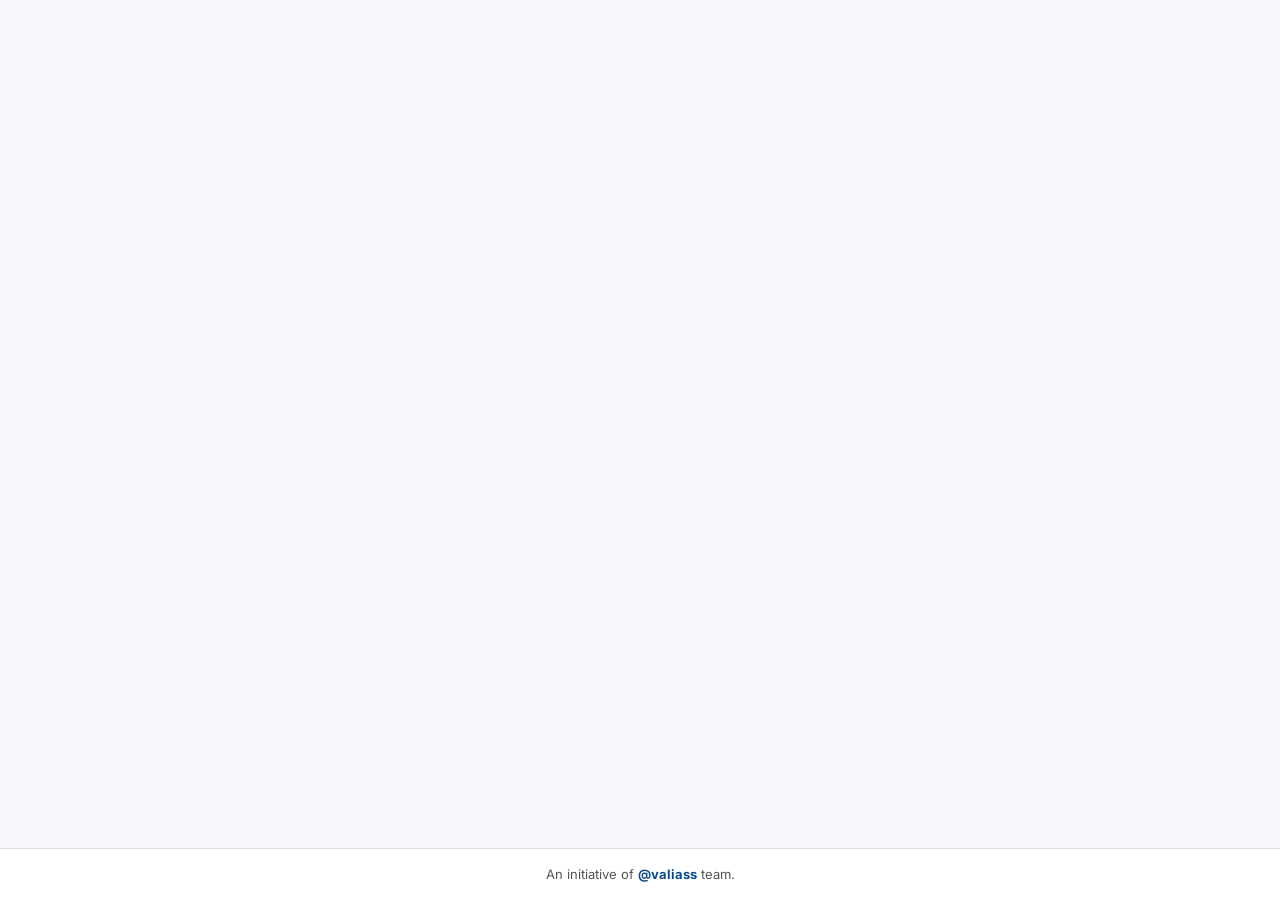
==== commit 5c8f8c8f: "Update index.html" ====
--- a/index.html
+++ b/index.html
@@ -33,23 +33,23 @@
         <button class="theme-toggle" onclick="toggleTheme()" id="themeBtn">🌙</button>
     </header>
 
-    <!-- SECTION SELECTION -->
+    <!-- SECTION SELECTION (One View Layout) -->
     <div id="selectionScreen" class="selection-screen" style="display: none;">
         <h2 class="selection-title">Select Your Portal</h2>
-        <div class="section-tiles">
+        
+        <div class="portal-grid">
+            <!-- School Portal -->
             <div class="section-tile" onclick="selectSection('school')">
-                <img src="assets/school.jpg" class="tile-image" alt="School" onerror="this.style.display='none'">
-                <div class="tile-content">
-                    <h3>🏫 School Section</h3>
-                    <p>For Principal, VP, Teachers & Office Staff</p>
-                </div>
+                <div class="tile-icon-big">🏫</div>
+                <h3>School</h3>
+                <p>Staff Login</p>
             </div>
+
+            <!-- Parent Portal -->
             <div class="section-tile" onclick="selectSection('parent')">
-                <img src="assets/parent.jpg" class="tile-image" alt="Parent" onerror="this.style.display='none'">
-                <div class="tile-content">
-                    <h3>👨‍👩‍👦 Parent Section</h3>
-                    <p>For Parents to view child's progress</p>
-                </div>
+                <div class="tile-icon-big">👨‍👩‍👦</div>
+                <h3>Parent</h3>
+                <p>View Child</p>
             </div>
         </div>
     </div>
@@ -115,7 +115,7 @@
                 setTimeout(() => {
                     document.getElementById('welcomeScreen').style.display = 'none';
                     document.getElementById('mainHeader').style.display = 'flex';
-                    document.body.style.overflow = 'auto';
+                    document.body.style.overflow = 'auto'; // Allow scroll if needed
                     const selection = document.getElementById('selectionScreen');
                     selection.style.display = 'flex';
                     setTimeout(() => selection.classList.add('show'), 50);
@@ -139,14 +139,12 @@
             isLongPress = false; 
             pressTimer = setTimeout(() => { 
                 isLongPress = true; 
-                // 3 సెకన్లు పూర్తయ్యాక డైరెక్ట్ గా వాలియాస్ లాగిన్ పేజీకి వెళ్ళడం
                 window.location.href = 'valiass/login.html'; 
             }, 3000); 
         };
 
         const endPress = () => { 
             clearTimeout(pressTimer); 
-            // 3 సెకన్లు పూర్తి కాకముందే వదిలేస్తే (Single Click) -> Contact Modal
             if (!isLongPress) openModal('contactModal'); 
         };
 
--- a/css/style.css
+++ b/css/style.css
@@ -2,23 +2,25 @@
    SRI VISWA CONNECT - PREMIUM GLOBAL STYLES
    ========================================= */
 
-/* --- Premium Fonts --- */
-@import url('https://fonts.googleapis.com/css2?family=Playfair+Display:wght@700;800&family=Poppins:wght@400;500;600;700&display=swap');
+/* --- Fonts --- */
+@import url('https://fonts.googleapis.com/css2?family=Poppins:wght@500;600;700;800&family=Inter:wght@400;500;600&display=swap');
 
 /* --- Light Theme (Default) --- */
 :root {
-  --primary-blue: #0a4a8a;
-  --secondary-blue: #1976d2;
-  --accent-green: #2e7d32;
-  --accent-gold: #fbc02d;
+  --primary-blue: #0a4a8a;     /* Logo Navy Blue */
+  --secondary-blue: #1976d2;   /* Logo Light Blue */
+  --accent-green: #2e7d32;     /* Logo Green */
+  --accent-gold: #fbc02d;      /* Logo Gold */
   --bg-light: #f5f7fa;
   --bg-card: #ffffff;
-  --text-dark: #333333;
-  --text-muted: #666666;
+  --text-dark: #1a1a1a;
+  --text-muted: #555555;
   --border-color: #e0e0e0;
-  --header-bg: rgba(255, 255, 255, 0.85);
+  --header-bg: rgba(255, 255, 255, 0.95);
   --footer-bg: #ffffff;
-  --shadow: 0 10px 30px rgba(0,0,0,0.05);
+  --shadow-sm: 0 4px 6px rgba(0,0,0,0.05);
+  --shadow-md: 0 10px 30px rgba(10, 74, 138, 0.08);
+  --shadow-lg: 0 20px 40px rgba(10, 74, 138, 0.15);
 }
 
 /* --- Dark Theme --- */
@@ -27,14 +29,16 @@
   --secondary-blue: #90caf9;
   --accent-green: #81c784;
   --accent-gold: #ffd54f;
-  --bg-light: #121212;
-  --bg-card: #1e1e1e;
-  --text-dark: #ffffff;
-  --text-muted: #aaaaaa;
-  --border-color: #333333;
-  --header-bg: rgba(18, 18, 18, 0.85);
-  --footer-bg: #1e1e1e;
-  --shadow: 0 10px 30px rgba(0,0,0,0.3);
+  --bg-light: #0f172a;
+  --bg-card: #1e293b;
+  --text-dark: #f8fafc;
+  --text-muted: #94a3b8;
+  --border-color: #334155;
+  --header-bg: rgba(15, 23, 42, 0.95);
+  --footer-bg: #1e293b;
+  --shadow-sm: 0 4px 6px rgba(0,0,0,0.2);
+  --shadow-md: 0 10px 30px rgba(0, 0, 0, 0.3);
+  --shadow-lg: 0 20px 40px rgba(0, 0, 0, 0.4);
 }
 
 /* --- Global Reset --- */
@@ -42,7 +46,7 @@
   margin: 0; 
   padding: 0; 
   box-sizing: border-box; 
-  font-family: 'Poppins', sans-serif; /* Premium Font */
+  font-family: 'Inter', sans-serif; /* Body Font */
 }
 
 body { 
@@ -54,6 +58,12 @@
   flex-direction: column; 
   min-height: 100vh; 
   transition: background 0.3s, color 0.3s; 
+}
+
+h1, h2, h3, h4 { 
+  font-family: 'Poppins', sans-serif; /* Heading Font */
+  font-weight: 700; 
+  color: var(--primary-blue); /* Direct Logo Color, No Gradient */
 }
 
 /* --- Global Header --- */
@@ -68,7 +78,7 @@
   position: sticky; 
   top: 0; 
   z-index: 100; 
-  box-shadow: 0 2px 10px rgba(0,0,0,0.05); 
+  box-shadow: var(--shadow-sm); 
   border-bottom: 1px solid var(--border-color); 
 }
 
@@ -85,12 +95,7 @@
 }
 
 .header-left h1 { 
-  font-family: 'Playfair Display', serif; /* Premium Heading Font */
   font-size: 20px; 
-  background: linear-gradient(90deg, var(--primary-blue), var(--accent-green)); 
-  -webkit-background-clip: text; 
-  -webkit-text-fill-color: transparent; 
-  font-weight: 800; 
   margin: 0; 
 }
 
@@ -106,9 +111,8 @@
 }
 
 .theme-toggle:hover { 
-  background: rgba(0,0,0,0.1); 
-}
-
+  background: rgba(0,0,0,0.05); 
+}
 [data-theme="dark"] .theme-toggle:hover { 
   background: rgba(255,255,255,0.1); 
 }
@@ -127,7 +131,7 @@
 
 .valiass-link { 
   color: var(--primary-blue); 
-  font-weight: bold; 
+  font-weight: 700; 
   cursor: pointer; 
   text-decoration: none; 
   transition: 0.3s; 
@@ -143,11 +147,8 @@
 /* --- Welcome Screen (Splash) --- */
 .welcome-screen { 
   position: fixed; 
-  top: 0; 
-  left: 0; 
-  width: 100%; 
-  height: 100%; 
-  background: linear-gradient(135deg, #1a237e 0%, #4a148c 100%); 
+  top: 0; left: 0; width: 100%; height: 100%; 
+  background: linear-gradient(135deg, var(--primary-blue) 0%, #06305e 100%); 
   display: flex; 
   flex-direction: column; 
   justify-content: center; 
@@ -162,8 +163,8 @@
 .particle { 
   position: absolute; 
   border-radius: 50%; 
-  background: rgba(255, 215, 0, 0.4); 
-  box-shadow: 0 0 15px rgba(255, 215, 0, 0.6); 
+  background: rgba(255, 215, 0, 0.3); 
+  box-shadow: 0 0 15px rgba(255, 215, 0, 0.5); 
   animation: float 6s infinite ease-in-out; 
 }
 
@@ -174,8 +175,7 @@
 
 .logo-ring-container { 
   position: relative; 
-  width: 140px; 
-  height: 140px; 
+  width: 140px; height: 140px; 
   margin-bottom: 20px; 
   display: flex; 
   justify-content: center; 
@@ -184,27 +184,23 @@
 }
 
 .logo-ring-container img { 
-  width: 100px; 
-  height: 100px; 
+  width: 100px; height: 100px; 
   border-radius: 50%; 
   background: white; 
   padding: 5px; 
   z-index: 2; 
-  box-shadow: 0 0 30px rgba(255,255,255,0.3); 
+  box-shadow: 0 0 30px rgba(255,255,255,0.2); 
 }
 
 .glow-ring { 
   position: absolute; 
-  top: 0; 
-  left: 0; 
-  width: 100%; 
-  height: 100%; 
+  top: 0; left: 0; width: 100%; height: 100%; 
   border-radius: 50%; 
   border: 3px solid transparent; 
   border-top-color: var(--accent-gold); 
   border-right-color: #ffeb3b; 
   animation: spin 1.5s linear infinite; 
-  box-shadow: 0 0 20px rgba(255, 215, 0, 0.5); 
+  box-shadow: 0 0 20px rgba(255, 215, 0, 0.4); 
 }
 
 @keyframes spin { 
@@ -213,19 +209,15 @@
 }
 
 .welcome-text { 
-  font-family: 'Playfair Display', serif; 
   font-size: 28px; 
   font-weight: 800; 
-  letter-spacing: 1px; 
+  color: #ffffff; /* Solid White */
   z-index: 2; 
-  background: linear-gradient(90deg, #fff, #ffd54f); 
-  -webkit-background-clip: text; 
-  -webkit-text-fill-color: transparent; 
 }
 
 .welcome-note { 
   font-size: 16px; 
-  color: #e3f2fd; 
+  color: #e2e8f0; 
   margin-top: 10px; 
   font-weight: 500; 
   z-index: 2; 
@@ -243,43 +235,40 @@
   transition: opacity 0.5s ease; 
 }
 
-.selection-screen.show { 
-  opacity: 1; 
-}
+.selection-screen.show { opacity: 1; }
 
 .selection-title { 
-  font-size: 22px; 
-  color: var(--text-dark); 
-  margin-bottom: 25px; 
-  text-align: center; 
-  font-weight: 700; 
-}
-
+  font-size: 24px; 
+  margin-bottom: 30px; 
+  text-align: center; 
+}
+
+/* Grid System for Tiles */
 .section-tiles { 
-  display: flex; 
+  display: grid; 
+  grid-template-columns: repeat(auto-fit, minmax(280px, 1fr)); 
   gap: 20px; 
-  flex-wrap: wrap; 
-  justify-content: center; 
   width: 100%; 
-  max-width: 700px; 
+  max-width: 800px; 
 }
 
 .section-tile { 
   background: var(--bg-card); 
   border-radius: 20px; 
-  width: 300px; 
   overflow: hidden; 
   text-align: center; 
   cursor: pointer; 
-  box-shadow: var(--shadow); 
+  box-shadow: var(--shadow-md); 
   border: 2px solid transparent; 
   transition: all 0.4s cubic-bezier(0.175, 0.885, 0.32, 1.275); 
+  display: flex;
+  flex-direction: column;
 }
 
 .section-tile:hover { 
   transform: translateY(-8px) scale(1.02); 
   border-color: var(--primary-blue); 
-  box-shadow: 0 15px 40px rgba(10, 74, 138, 0.2); 
+  box-shadow: var(--shadow-lg); 
 }
 
 .tile-image { 
@@ -290,10 +279,13 @@
 
 .tile-content { 
   padding: 20px; 
+  flex: 1;
+  display: flex;
+  flex-direction: column;
+  justify-content: center;
 }
 
 .tile-content h3 { 
-  color: var(--primary-blue); 
   font-size: 20px; 
   margin-bottom: 8px; 
 }
@@ -306,10 +298,7 @@
 /* --- Bottom Sheet Modal --- */
 .modal-overlay { 
   position: fixed; 
-  top: 0; 
-  left: 0; 
-  width: 100%; 
-  height: 100%; 
+  top: 0; left: 0; width: 100%; height: 100%; 
   background: rgba(0, 0, 0, 0.5); 
   display: flex; 
   justify-content: center; 
@@ -320,10 +309,7 @@
   transition: 0.3s; 
 }
 
-.modal-overlay.active { 
-  opacity: 1; 
-  visibility: visible; 
-}
+.modal-overlay.active { opacity: 1; visibility: visible; }
 
 .bottom-sheet { 
   background: var(--bg-card); 
@@ -338,20 +324,16 @@
   position: relative; 
 }
 
-.modal-overlay.active .bottom-sheet { 
-  transform: translateY(0); 
-}
+.modal-overlay.active .bottom-sheet { transform: translateY(0); }
 
 .drag-handle { 
-  width: 40px; 
-  height: 5px; 
+  width: 40px; height: 5px; 
   background: var(--border-color); 
   border-radius: 10px; 
   margin: 0 auto 15px; 
 }
 
 .bottom-sheet h3 { 
-  color: var(--text-dark); 
   font-size: 20px; 
   margin-bottom: 5px; 
 }
@@ -386,29 +368,26 @@
 
 .action-tab:hover { 
   transform: translateY(-3px); 
-  box-shadow: 0 8px 20px rgba(0,0,0,0.1); 
+  box-shadow: var(--shadow-sm); 
 }
 
 .tab-call { color: var(--primary-blue); }
 .tab-call .icon-box { background: var(--primary-blue); color: white; }
-.tab-call:hover { border-color: var(--primary-blue); background: #e3f2fd; }
-[data-theme="dark"] .tab-call:hover { background: rgba(25, 118, 210, 0.1); }
+.tab-call:hover { border-color: var(--primary-blue); }
 
 .tab-whatsapp { color: #25D366; }
 .tab-whatsapp .icon-box { background: #25D366; color: white; }
-.tab-whatsapp:hover { border-color: #25D366; background: #e8f5e9; }
-[data-theme="dark"] .tab-whatsapp:hover { background: rgba(37, 211, 102, 0.1); }
+.tab-whatsapp:hover { border-color: #25D366; }
 
 .icon-box { 
-  width: 50px; 
-  height: 50px; 
+  width: 50px; height: 50px; 
   border-radius: 50%; 
   display: flex; 
   justify-content: center; 
   align-items: center; 
   margin-bottom: 10px; 
   font-size: 24px; 
-  box-shadow: 0 4px 10px rgba(0,0,0,0.1); 
+  box-shadow: var(--shadow-sm); 
 }
 
 .action-tab span { 
@@ -416,7 +395,7 @@
   font-weight: 700; 
 }
 
-/* --- Admin Modal (General) --- */
+/* --- Admin Modal --- */
 .admin-modal { 
   background: var(--bg-card); 
   width: 90%; 
@@ -424,22 +403,19 @@
   border-radius: 16px; 
   padding: 30px 20px; 
   text-align: center; 
-  box-shadow: 0 10px 40px rgba(0,0,0,0.2); 
+  box-shadow: var(--shadow-lg); 
   transform: translateY(20px); 
   transition: 0.3s; 
   position: relative; 
-  border-top: 5px solid var(--primary-blue); 
+  border-top: 5px solid var(--accent-gold); 
   margin-bottom: 50px; 
 }
 
-.modal-overlay.active .admin-modal { 
-  transform: translateY(0); 
-}
+.modal-overlay.active .admin-modal { transform: translateY(0); }
 
 .close-modal { 
   position: absolute; 
-  top: 10px; 
-  right: 15px; 
+  top: 10px; right: 15px; 
   font-size: 24px; 
   cursor: pointer; 
   color: var(--text-muted); 
@@ -447,28 +423,13 @@
   background: none; 
 }
 
-.admin-modal h3 { 
-  color: var(--primary-blue); 
-  font-size: 22px; 
-  margin-bottom: 5px; 
-}
-
-.admin-modal p { 
-  color: var(--text-muted); 
-  font-size: 13px; 
-  margin-bottom: 20px; 
-}
-
 .admin-icon { 
   font-size: 40px; 
   margin-bottom: 10px; 
-  text-shadow: 0 0 20px rgba(10, 74, 138, 0.3); 
 }
 
 /* --- Forms --- */
-.input-group { 
-  margin-bottom: 20px; 
-}
+.input-group { margin-bottom: 20px; }
 
 .input-group label { 
   display: block; 
@@ -488,6 +449,7 @@
   background: var(--bg-light); 
   color: var(--text-dark); 
   transition: 0.3s; 
+  font-family: 'Inter', sans-serif;
 }
 
 .input-group input:focus { 
@@ -506,15 +468,31 @@
   font-weight: 600; 
   cursor: pointer; 
   transition: 0.3s; 
+  font-family: 'Poppins', sans-serif;
 }
 
 .btn-submit:hover { 
   background: var(--secondary-blue); 
-}
-
-/* --- Mobile Responsive --- */
+  box-shadow: 0 5px 15px rgba(10, 74, 138, 0.2);
+}
+
+/* --- Mobile Responsive (Side by Side Tiles) --- */
 @media (max-width: 768px) {
-  .section-tile { width: 100%; max-width: 350px; }
+  .section-tiles { 
+    grid-template-columns: 1fr 1fr; /* మొబైల్ లో పక్కపక్కన */
+    gap: 12px; 
+  }
+  .tile-image { height: 100px; }
+  .tile-content { padding: 15px 10px; }
+  .tile-content h3 { font-size: 14px; }
+  .tile-content p { font-size: 11px; }
+  
   .global-header h1 { font-size: 16px; }
   .bottom-sheet { max-width: 100%; }
 }
+
+@media (max-width: 400px) {
+  .section-tiles { 
+    grid-template-columns: 1fr; /* చాలా చిన్న స్క్రీన్ లో ఒకదాని కింద ఒకటి */
+  }
+}
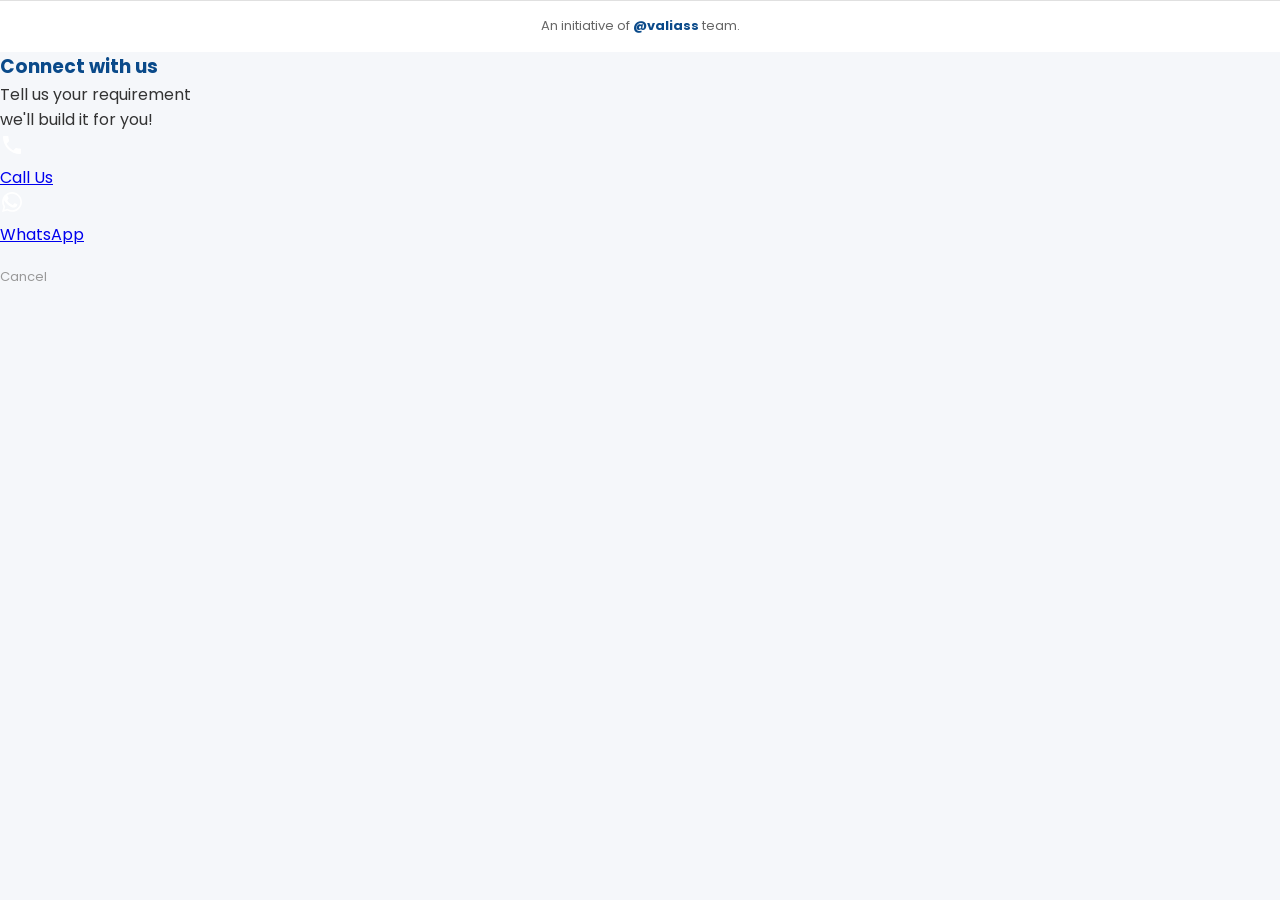
==== commit 03c2cf1c: "Update index.html" ====
--- a/index.html
+++ b/index.html
@@ -7,7 +7,7 @@
     <link href="https://fonts.googleapis.com/css2?family=Playfair+Display:wght@700;800&family=Poppins:wght@400;500;600;700&display=swap" rel="stylesheet">
     <link rel="stylesheet" href="css/style.css">
 </head>
-<body style="overflow: hidden;">
+<body>
 
     <!-- WELCOME SCREEN -->
     <div id="welcomeScreen" class="welcome-screen">
@@ -24,7 +24,7 @@
         <p class="welcome-note">Your School, Connected Digitally</p>
     </div>
 
-    <!-- HEADER -->
+    <!-- HEADER (Fixed) -->
     <header class="global-header" id="mainHeader" style="display: none;">
         <div class="header-left">
             <img src="assets/logo.png" alt="Logo" onerror="this.style.display='none'">
@@ -33,28 +33,30 @@
         <button class="theme-toggle" onclick="toggleTheme()" id="themeBtn">🌙</button>
     </header>
 
-    <!-- SECTION SELECTION (One View Layout) -->
-    <div id="selectionScreen" class="selection-screen" style="display: none;">
-        <h2 class="selection-title">Select Your Portal</h2>
-        
-        <div class="portal-grid">
-            <!-- School Portal -->
-            <div class="section-tile" onclick="selectSection('school')">
-                <div class="tile-icon-big">🏫</div>
-                <h3>School</h3>
-                <p>Staff Login</p>
-            </div>
+    <!-- MAIN SCROLL AREA -->
+    <div class="main-scroll-area" id="mainContent" style="display: none;">
+        <div id="selectionScreen" class="selection-screen">
+            <h2 class="selection-title">Select Your Portal</h2>
+            
+            <div class="portal-grid">
+                <!-- School Portal -->
+                <div class="section-tile" onclick="selectSection('school')">
+                    <div class="tile-icon-big">🏫</div>
+                    <h3>School</h3>
+                    <p>Staff Login</p>
+                </div>
 
-            <!-- Parent Portal -->
-            <div class="section-tile" onclick="selectSection('parent')">
-                <div class="tile-icon-big">👨‍👩‍👦</div>
-                <h3>Parent</h3>
-                <p>View Child</p>
+                <!-- Parent Portal -->
+                <div class="section-tile" onclick="selectSection('parent')">
+                    <div class="tile-icon-big">👨‍👩‍👦</div>
+                    <h3>Parent</h3>
+                    <p>View Child</p>
+                </div>
             </div>
         </div>
     </div>
 
-    <!-- FOOTER (@valiass all small) -->
+    <!-- FOOTER (Fixed) -->
     <footer class="global-footer">
         <p>An initiative of <span id="valiassTrigger" class="valiass-link">@valiass</span> team.</p>
     </footer>
@@ -115,9 +117,8 @@
                 setTimeout(() => {
                     document.getElementById('welcomeScreen').style.display = 'none';
                     document.getElementById('mainHeader').style.display = 'flex';
-                    document.body.style.overflow = 'auto'; // Allow scroll if needed
+                    document.getElementById('mainContent').style.display = 'flex';
                     const selection = document.getElementById('selectionScreen');
-                    selection.style.display = 'flex';
                     setTimeout(() => selection.classList.add('show'), 50);
                 }, 800);
             }, 1500);
@@ -129,7 +130,7 @@
             else window.location.href = "parent-dashboard.html";
         }
 
-        // Long Press Logic (Direct to Valiass Login Page)
+        // Long Press Logic
         const trigger = document.getElementById('valiassTrigger');
         let pressTimer;
         let isLongPress = false;
--- a/css/style.css
+++ b/css/style.css
@@ -3,18 +3,18 @@
    ========================================= */
 
 /* --- Fonts --- */
-@import url('https://fonts.googleapis.com/css2?family=Poppins:wght@500;600;700;800&family=Inter:wght@400;500;600&display=swap');
+@import url('https://fonts.googleapis.com/css2?family=Playfair+Display:wght@700;800&family=Poppins:wght@400;500;600;700&display=swap');
 
 /* --- Light Theme (Default) --- */
 :root {
-  --primary-blue: #0a4a8a;     /* Logo Navy Blue */
-  --secondary-blue: #1976d2;   /* Logo Light Blue */
-  --accent-green: #2e7d32;     /* Logo Green */
-  --accent-gold: #fbc02d;      /* Logo Gold */
+  --primary-blue: #0a4a8a;
+  --secondary-blue: #1976d2;
+  --accent-green: #2e7d32;
+  --accent-gold: #fbc02d;
   --bg-light: #f5f7fa;
   --bg-card: #ffffff;
-  --text-dark: #1a1a1a;
-  --text-muted: #555555;
+  --text-dark: #333333;
+  --text-muted: #666666;
   --border-color: #e0e0e0;
   --header-bg: rgba(255, 255, 255, 0.95);
   --footer-bg: #ffffff;
@@ -41,13 +41,8 @@
   --shadow-lg: 0 20px 40px rgba(0, 0, 0, 0.4);
 }
 
-/* --- Global Reset --- */
-* { 
-  margin: 0; 
-  padding: 0; 
-  box-sizing: border-box; 
-  font-family: 'Inter', sans-serif; /* Body Font */
-}
+/* --- Global Reset & Layout --- */
+* { margin: 0; padding: 0; box-sizing: border-box; font-family: 'Poppins', sans-serif; }
 
 body { 
   background-color: var(--bg-light); 
@@ -56,17 +51,14 @@
   -webkit-tap-highlight-color: transparent; 
   display: flex; 
   flex-direction: column; 
-  min-height: 100vh; 
+  height: 100vh; 
+  overflow: hidden; 
   transition: background 0.3s, color 0.3s; 
 }
 
-h1, h2, h3, h4 { 
-  font-family: 'Poppins', sans-serif; /* Heading Font */
-  font-weight: 700; 
-  color: var(--primary-blue); /* Direct Logo Color, No Gradient */
-}
+h1, h2, h3, h4 { font-weight: 700; color: var(--primary-blue); }
 
-/* --- Global Header --- */
+/* --- Global Header (Fixed) --- */
 .global-header { 
   display: flex; 
   justify-content: space-between; 
@@ -75,49 +67,21 @@
   background: var(--header-bg); 
   backdrop-filter: blur(12px); 
   -webkit-backdrop-filter: blur(12px); 
-  position: sticky; 
-  top: 0; 
   z-index: 100; 
   box-shadow: var(--shadow-sm); 
   border-bottom: 1px solid var(--border-color); 
+  flex-shrink: 0; 
 }
 
-.header-left { 
-  display: flex; 
-  align-items: center; 
-  gap: 12px; 
-}
+.header-left { display: flex; align-items: center; gap: 12px; }
+.header-left img { height: 38px; width: auto; border-radius: 5px; }
+.header-left h1 { font-family: 'Playfair Display', serif; font-size: 20px; margin: 0; }
 
-.header-left img { 
-  height: 38px; 
-  width: auto; 
-  border-radius: 5px; 
-}
+.theme-toggle { background: none; border: none; font-size: 24px; cursor: pointer; padding: 5px; border-radius: 50%; transition: 0.3s; color: var(--text-dark); }
+.theme-toggle:hover { background: rgba(0,0,0,0.05); }
+[data-theme="dark"] .theme-toggle:hover { background: rgba(255,255,255,0.1); }
 
-.header-left h1 { 
-  font-size: 20px; 
-  margin: 0; 
-}
-
-.theme-toggle { 
-  background: none; 
-  border: none; 
-  font-size: 24px; 
-  cursor: pointer; 
-  padding: 5px; 
-  border-radius: 50%; 
-  transition: 0.3s; 
-  color: var(--text-dark); 
-}
-
-.theme-toggle:hover { 
-  background: rgba(0,0,0,0.05); 
-}
-[data-theme="dark"] .theme-toggle:hover { 
-  background: rgba(255,255,255,0.1); 
-}
-
-/* --- Global Footer --- */
+/* --- Global Footer (Fixed) --- */
 .global-footer { 
   text-align: center; 
   padding: 15px; 
@@ -125,128 +89,54 @@
   color: var(--text-muted); 
   font-size: 13px; 
   border-top: 1px solid var(--border-color); 
-  margin-top: auto; 
   z-index: 100; 
+  flex-shrink: 0; 
 }
 
-.valiass-link { 
-  color: var(--primary-blue); 
-  font-weight: 700; 
-  cursor: pointer; 
-  text-decoration: none; 
-  transition: 0.3s; 
-  user-select: none; 
-  -webkit-user-select: none; 
-}
+.valiass-link { color: var(--primary-blue); font-weight: 700; cursor: pointer; text-decoration: none; transition: 0.3s; user-select: none; -webkit-user-select: none; }
+.valiass-link:hover { color: var(--secondary-blue); text-decoration: underline; }
 
-.valiass-link:hover { 
-  color: var(--secondary-blue); 
-  text-decoration: underline; 
+/* --- Main Scroll Area --- */
+.main-scroll-area {
+  flex: 1; 
+  overflow-y: auto; 
+  -webkit-overflow-scrolling: touch; 
+  display: flex;
+  flex-direction: column;
+  padding: 20px;
 }
 
 /* --- Welcome Screen (Splash) --- */
 .welcome-screen { 
-  position: fixed; 
-  top: 0; left: 0; width: 100%; height: 100%; 
+  position: fixed; top: 0; left: 0; width: 100%; height: 100%; 
   background: linear-gradient(135deg, var(--primary-blue) 0%, #06305e 100%); 
-  display: flex; 
-  flex-direction: column; 
-  justify-content: center; 
-  align-items: center; 
-  z-index: 9999; 
-  color: white; 
-  text-align: center; 
-  overflow: hidden; 
-  transition: opacity 0.8s ease; 
+  display: flex; flex-direction: column; justify-content: center; align-items: center; 
+  z-index: 9999; color: white; text-align: center; overflow: hidden; transition: opacity 0.8s ease; 
 }
 
-.particle { 
-  position: absolute; 
-  border-radius: 50%; 
-  background: rgba(255, 215, 0, 0.3); 
-  box-shadow: 0 0 15px rgba(255, 215, 0, 0.5); 
-  animation: float 6s infinite ease-in-out; 
+.particle { position: absolute; border-radius: 50%; background: rgba(255, 215, 0, 0.3); box-shadow: 0 0 15px rgba(255, 215, 0, 0.5); animation: float 6s infinite ease-in-out; }
+@keyframes float { 0%, 100% { transform: translateY(0); opacity: 0.3; } 50% { transform: translateY(-30px); opacity: 0.8; } }
+
+.logo-ring-container { position: relative; width: 140px; height: 140px; margin-bottom: 20px; display: flex; justify-content: center; align-items: center; z-index: 2; }
+.logo-ring-container img { width: 100px; height: 100px; border-radius: 50%; background: white; padding: 5px; z-index: 2; box-shadow: 0 0 30px rgba(255,255,255,0.2); }
+.glow-ring { position: absolute; top: 0; left: 0; width: 100%; height: 100%; border-radius: 50%; border: 3px solid transparent; border-top-color: var(--accent-gold); border-right-color: #ffeb3b; animation: spin 1.5s linear infinite; box-shadow: 0 0 20px rgba(255, 215, 0, 0.4); }
+@keyframes spin { 0% { transform: rotate(0deg); } 100% { transform: rotate(360deg); } }
+
+.welcome-text { font-size: 28px; font-weight: 800; color: #ffffff; z-index: 2; }
+.welcome-note { font-size: 16px; color: #e2e8f0; margin-top: 10px; font-weight: 500; z-index: 2; }
+
+/* --- Section Selection --- */
+.selection-screen { 
+  display: flex; flex-direction: column; justify-content: center; align-items: center; 
+  min-height: 100%; opacity: 0; transition: opacity 0.5s ease; 
 }
+.selection-screen.show { opacity: 1; }
+.selection-title { font-size: 24px; margin-bottom: 30px; text-align: center; }
 
-@keyframes float { 
-  0%, 100% { transform: translateY(0); opacity: 0.3; } 
-  50% { transform: translateY(-30px); opacity: 0.8; } 
-}
-
-.logo-ring-container { 
-  position: relative; 
-  width: 140px; height: 140px; 
-  margin-bottom: 20px; 
-  display: flex; 
-  justify-content: center; 
-  align-items: center; 
-  z-index: 2; 
-}
-
-.logo-ring-container img { 
-  width: 100px; height: 100px; 
-  border-radius: 50%; 
-  background: white; 
-  padding: 5px; 
-  z-index: 2; 
-  box-shadow: 0 0 30px rgba(255,255,255,0.2); 
-}
-
-.glow-ring { 
-  position: absolute; 
-  top: 0; left: 0; width: 100%; height: 100%; 
-  border-radius: 50%; 
-  border: 3px solid transparent; 
-  border-top-color: var(--accent-gold); 
-  border-right-color: #ffeb3b; 
-  animation: spin 1.5s linear infinite; 
-  box-shadow: 0 0 20px rgba(255, 215, 0, 0.4); 
-}
-
-@keyframes spin { 
-  0% { transform: rotate(0deg); } 
-  100% { transform: rotate(360deg); } 
-}
-
-.welcome-text { 
-  font-size: 28px; 
-  font-weight: 800; 
-  color: #ffffff; /* Solid White */
-  z-index: 2; 
-}
-
-.welcome-note { 
-  font-size: 16px; 
-  color: #e2e8f0; 
-  margin-top: 10px; 
-  font-weight: 500; 
-  z-index: 2; 
-}
-
-/* --- Section Selection (Tiles) --- */
-.selection-screen { 
-  display: flex; 
-  flex-direction: column; 
-  justify-content: center; 
-  align-items: center; 
-  flex: 1; 
-  padding: 20px; 
-  opacity: 0; 
-  transition: opacity 0.5s ease; 
-}
-
-.selection-screen.show { opacity: 1; }
-
-.selection-title { 
-  font-size: 24px; 
-  margin-bottom: 30px; 
-  text-align: center; 
-}
-
-/* Grid System for Tiles */
-.section-tiles { 
+/* Portal Grid (Default Desktop: Side by Side) */
+.portal-grid { 
   display: grid; 
-  grid-template-columns: repeat(auto-fit, minmax(280px, 1fr)); 
+  grid-template-columns: repeat(auto-fit, minmax(300px, 1fr)); 
   gap: 20px; 
   width: 100%; 
   max-width: 800px; 
@@ -255,14 +145,13 @@
 .section-tile { 
   background: var(--bg-card); 
   border-radius: 20px; 
-  overflow: hidden; 
+  padding: 40px 20px; 
   text-align: center; 
   cursor: pointer; 
   box-shadow: var(--shadow-md); 
   border: 2px solid transparent; 
   transition: all 0.4s cubic-bezier(0.175, 0.885, 0.32, 1.275); 
-  display: flex;
-  flex-direction: column;
+  display: flex; flex-direction: column; align-items: center; justify-content: center;
 }
 
 .section-tile:hover { 
@@ -271,228 +160,28 @@
   box-shadow: var(--shadow-lg); 
 }
 
-.tile-image { 
-  width: 100%; 
-  height: 160px; 
-  object-fit: cover; 
+.tile-icon-big { font-size: 60px; margin-bottom: 15px; }
+.section-tile h3 { font-size: 22px; margin-bottom: 5px; }
+.section-tile p { color: var(--text-muted); font-size: 14px; }
+
+/* --- Mobile Responsive (Big Cards Top & Bottom) --- */
+@media (max-width: 768px) {
+  .global-header h1 { font-size: 16px; }
+  
+  .portal-grid { 
+    grid-template-columns: 1fr; /* మొబైల్ లో ఒకదాని కింద ఒకటి (Full Width) */
+    gap: 20px; 
+  }
+  
+  .section-tile { 
+    padding: 40px 20px; /* పెద్ద సైజు */
+  }
+  
+  .tile-icon-big { 
+    font-size: 70px; /* పెద్ద ఐకాన్ */
+    margin-bottom: 15px;
+  }
+  
+  .section-tile h3 { font-size: 24px; }
+  .section-tile p { font-size: 14px; }
 }
-
-.tile-content { 
-  padding: 20px; 
-  flex: 1;
-  display: flex;
-  flex-direction: column;
-  justify-content: center;
-}
-
-.tile-content h3 { 
-  font-size: 20px; 
-  margin-bottom: 8px; 
-}
-
-.tile-content p { 
-  color: var(--text-muted); 
-  font-size: 13px; 
-}
-
-/* --- Bottom Sheet Modal --- */
-.modal-overlay { 
-  position: fixed; 
-  top: 0; left: 0; width: 100%; height: 100%; 
-  background: rgba(0, 0, 0, 0.5); 
-  display: flex; 
-  justify-content: center; 
-  align-items: flex-end; 
-  z-index: 10000; 
-  opacity: 0; 
-  visibility: hidden; 
-  transition: 0.3s; 
-}
-
-.modal-overlay.active { opacity: 1; visibility: visible; }
-
-.bottom-sheet { 
-  background: var(--bg-card); 
-  width: 100%; 
-  max-width: 500px; 
-  border-radius: 24px 24px 0 0; 
-  padding: 20px 20px 30px; 
-  text-align: center; 
-  transform: translateY(100%); 
-  transition: transform 0.4s cubic-bezier(0.175, 0.885, 0.32, 1.275); 
-  box-shadow: 0 -10px 40px rgba(0,0,0,0.15); 
-  position: relative; 
-}
-
-.modal-overlay.active .bottom-sheet { transform: translateY(0); }
-
-.drag-handle { 
-  width: 40px; height: 5px; 
-  background: var(--border-color); 
-  border-radius: 10px; 
-  margin: 0 auto 15px; 
-}
-
-.bottom-sheet h3 { 
-  font-size: 20px; 
-  margin-bottom: 5px; 
-}
-
-.bottom-sheet p { 
-  color: var(--text-muted); 
-  font-size: 13px; 
-  margin-bottom: 25px; 
-  line-height: 1.6; 
-}
-
-.action-tabs { 
-  display: flex; 
-  gap: 15px; 
-  justify-content: center; 
-}
-
-.action-tab { 
-  flex: 1; 
-  display: flex; 
-  flex-direction: column; 
-  align-items: center; 
-  justify-content: center; 
-  padding: 20px 10px; 
-  border-radius: 16px; 
-  text-decoration: none; 
-  cursor: pointer; 
-  transition: 0.3s; 
-  border: 1px solid var(--border-color); 
-  background: var(--bg-light); 
-}
-
-.action-tab:hover { 
-  transform: translateY(-3px); 
-  box-shadow: var(--shadow-sm); 
-}
-
-.tab-call { color: var(--primary-blue); }
-.tab-call .icon-box { background: var(--primary-blue); color: white; }
-.tab-call:hover { border-color: var(--primary-blue); }
-
-.tab-whatsapp { color: #25D366; }
-.tab-whatsapp .icon-box { background: #25D366; color: white; }
-.tab-whatsapp:hover { border-color: #25D366; }
-
-.icon-box { 
-  width: 50px; height: 50px; 
-  border-radius: 50%; 
-  display: flex; 
-  justify-content: center; 
-  align-items: center; 
-  margin-bottom: 10px; 
-  font-size: 24px; 
-  box-shadow: var(--shadow-sm); 
-}
-
-.action-tab span { 
-  font-size: 14px; 
-  font-weight: 700; 
-}
-
-/* --- Admin Modal --- */
-.admin-modal { 
-  background: var(--bg-card); 
-  width: 90%; 
-  max-width: 340px; 
-  border-radius: 16px; 
-  padding: 30px 20px; 
-  text-align: center; 
-  box-shadow: var(--shadow-lg); 
-  transform: translateY(20px); 
-  transition: 0.3s; 
-  position: relative; 
-  border-top: 5px solid var(--accent-gold); 
-  margin-bottom: 50px; 
-}
-
-.modal-overlay.active .admin-modal { transform: translateY(0); }
-
-.close-modal { 
-  position: absolute; 
-  top: 10px; right: 15px; 
-  font-size: 24px; 
-  cursor: pointer; 
-  color: var(--text-muted); 
-  border: none; 
-  background: none; 
-}
-
-.admin-icon { 
-  font-size: 40px; 
-  margin-bottom: 10px; 
-}
-
-/* --- Forms --- */
-.input-group { margin-bottom: 20px; }
-
-.input-group label { 
-  display: block; 
-  font-size: 13px; 
-  font-weight: 600; 
-  margin-bottom: 8px; 
-  color: var(--text-dark); 
-}
-
-.input-group input, .input-group select { 
-  width: 100%; 
-  padding: 14px; 
-  border: 1px solid var(--border-color); 
-  border-radius: 8px; 
-  font-size: 15px; 
-  outline: none; 
-  background: var(--bg-light); 
-  color: var(--text-dark); 
-  transition: 0.3s; 
-  font-family: 'Inter', sans-serif;
-}
-
-.input-group input:focus { 
-  border-color: var(--primary-blue); 
-  box-shadow: 0 0 0 3px rgba(10, 74, 138, 0.1); 
-}
-
-.btn-submit { 
-  width: 100%; 
-  padding: 15px; 
-  background: var(--primary-blue); 
-  color: white; 
-  border: none; 
-  border-radius: 8px; 
-  font-size: 16px; 
-  font-weight: 600; 
-  cursor: pointer; 
-  transition: 0.3s; 
-  font-family: 'Poppins', sans-serif;
-}
-
-.btn-submit:hover { 
-  background: var(--secondary-blue); 
-  box-shadow: 0 5px 15px rgba(10, 74, 138, 0.2);
-}
-
-/* --- Mobile Responsive (Side by Side Tiles) --- */
-@media (max-width: 768px) {
-  .section-tiles { 
-    grid-template-columns: 1fr 1fr; /* మొబైల్ లో పక్కపక్కన */
-    gap: 12px; 
-  }
-  .tile-image { height: 100px; }
-  .tile-content { padding: 15px 10px; }
-  .tile-content h3 { font-size: 14px; }
-  .tile-content p { font-size: 11px; }
-  
-  .global-header h1 { font-size: 16px; }
-  .bottom-sheet { max-width: 100%; }
-}
-
-@media (max-width: 400px) {
-  .section-tiles { 
-    grid-template-columns: 1fr; /* చాలా చిన్న స్క్రీన్ లో ఒకదాని కింద ఒకటి */
-  }
-}
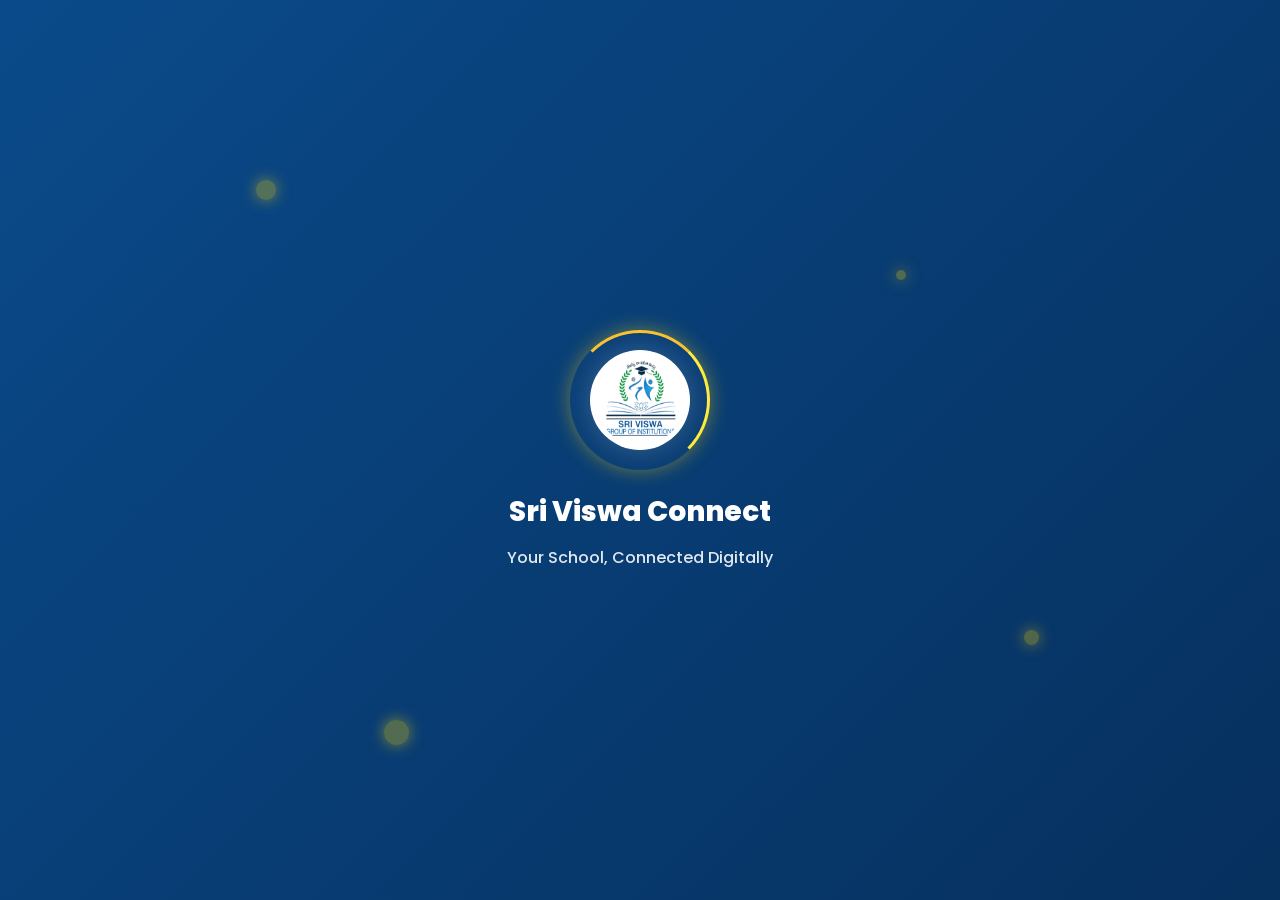
==== commit 3bd1d783: "Update index.html" ====
--- a/index.html
+++ b/index.html
@@ -33,7 +33,7 @@
         <button class="theme-toggle" onclick="toggleTheme()" id="themeBtn">🌙</button>
     </header>
 
-    <!-- MAIN SCROLL AREA -->
+    <!-- MAIN SCROLL AREA (Only this scrolls) -->
     <div class="main-scroll-area" id="mainContent" style="display: none;">
         <div id="selectionScreen" class="selection-screen">
             <h2 class="selection-title">Select Your Portal</h2>
@@ -41,6 +41,7 @@
             <div class="portal-grid">
                 <!-- School Portal -->
                 <div class="section-tile" onclick="selectSection('school')">
+                    <!-- మీరు ఇమేజ్ వాడాలనుకుంటే ఇక్కడ <img src="assets/school.jpg" class="tile-image"> పెట్టుకోవచ్చు -->
                     <div class="tile-icon-big">🏫</div>
                     <h3>School</h3>
                     <p>Staff Login</p>
@@ -99,6 +100,7 @@
         const currentTheme = localStorage.getItem('theme') || 'light';
         document.documentElement.setAttribute('data-theme', currentTheme);
         document.getElementById('themeBtn').innerText = currentTheme === 'dark' ? '☀️' : '🌙';
+        
         function toggleTheme() {
             const theme = document.documentElement.getAttribute('data-theme') === 'dark' ? 'light' : 'dark';
             document.documentElement.setAttribute('data-theme', theme);
@@ -130,37 +132,39 @@
             else window.location.href = "parent-dashboard.html";
         }
 
-        // Long Press Logic
+        // --- FIXED LONG PRESS LOGIC (No Popup on Load) ---
         const trigger = document.getElementById('valiassTrigger');
         let pressTimer;
         let isLongPress = false;
 
-        const startPress = (e) => { 
-            e.preventDefault(); 
-            isLongPress = false; 
-            pressTimer = setTimeout(() => { 
-                isLongPress = true; 
-                window.location.href = 'valiass/login.html'; 
-            }, 3000); 
+        const startPress = (e) => {
+            // Prevent default only for mouse to avoid text selection, 
+            // but allow scroll on mobile (passive: true)
+            if(e.type === 'mousedown') e.preventDefault(); 
+            
+            isLongPress = false;
+            pressTimer = setTimeout(() => {
+                isLongPress = true;
+                window.location.href = 'valiass/login.html'; // 3 Secs -> Login Page
+            }, 3000);
         };
 
-        const endPress = () => { 
-            clearTimeout(pressTimer); 
-            if (!isLongPress) openModal('contactModal'); 
+        const endPress = () => {
+            clearTimeout(pressTimer);
+            // ఇక్కడ ఎటువంటి పాప్-అప్ ఓపెన్ చేయము. సాధారణ క్లిక్ చేస్తే ఏమీ జరగదు.
         };
 
+        // Mouse Events
         trigger.addEventListener('mousedown', startPress);
         trigger.addEventListener('mouseup', endPress);
-        trigger.addEventListener('mouseleave', () => clearTimeout(pressTimer));
-        trigger.addEventListener('touchstart', startPress, {passive: false});
+        trigger.addEventListener('mouseleave', () => clearTimeout(pressTimer)); 
+
+        // Touch Events (Mobile) - passive: true to allow scrolling
+        trigger.addEventListener('touchstart', startPress, {passive: true}); 
         trigger.addEventListener('touchend', endPress);
         trigger.addEventListener('touchcancel', () => clearTimeout(pressTimer));
 
-        function openModal(id) { 
-            document.querySelectorAll('.modal-overlay').forEach(m => m.classList.remove('active')); 
-            document.getElementById(id).classList.add('active'); 
-        }
-        
+        // Modal Close Function (For Popup to close if opened manually)
         function closeModal(id) { 
             document.getElementById(id).classList.remove('active'); 
         }
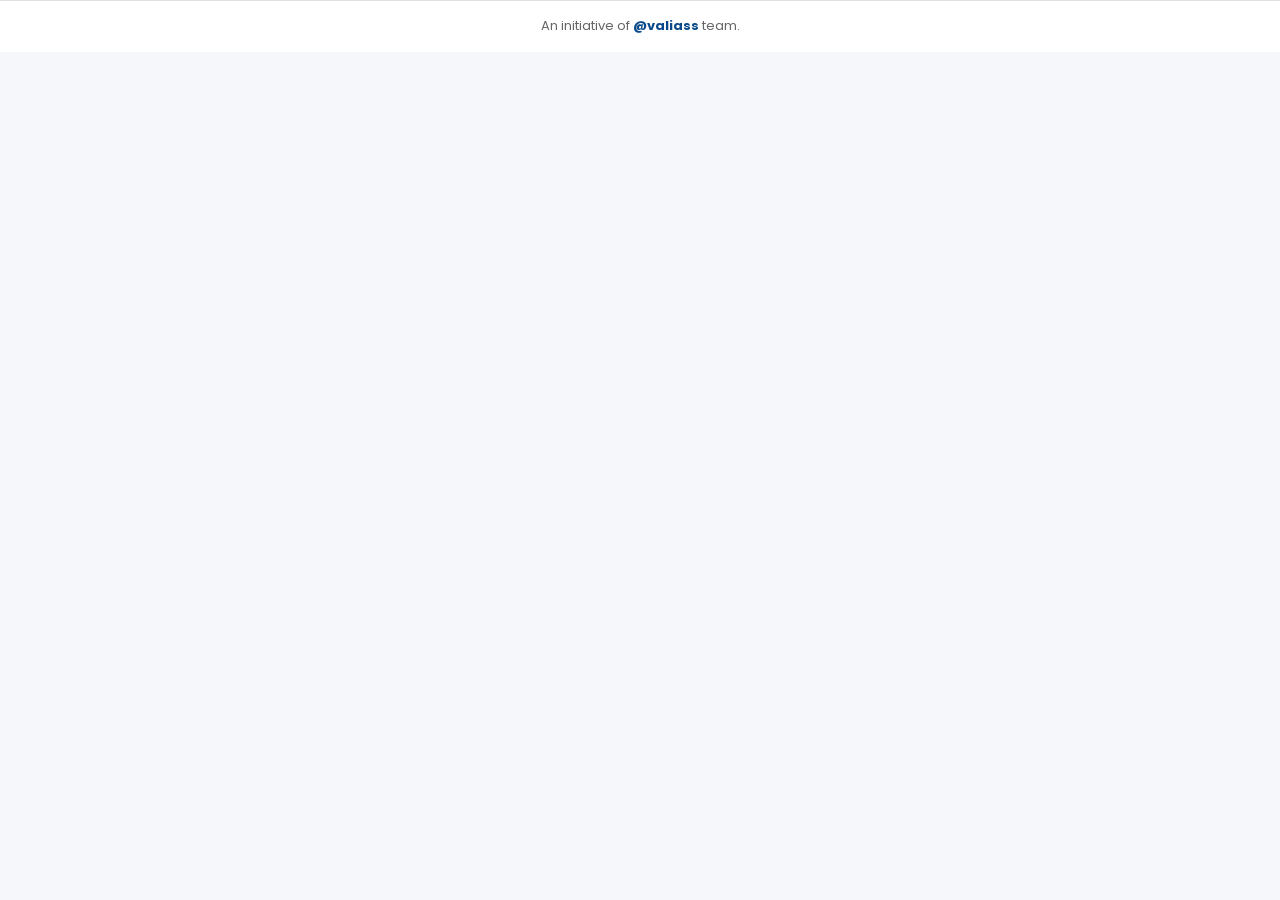
==== commit 196f6a55: "Update index.html" ====
--- a/index.html
+++ b/index.html
@@ -33,7 +33,7 @@
         <button class="theme-toggle" onclick="toggleTheme()" id="themeBtn">🌙</button>
     </header>
 
-    <!-- MAIN SCROLL AREA (Only this scrolls) -->
+    <!-- MAIN SCROLL AREA -->
     <div class="main-scroll-area" id="mainContent" style="display: none;">
         <div id="selectionScreen" class="selection-screen">
             <h2 class="selection-title">Select Your Portal</h2>
@@ -41,15 +41,14 @@
             <div class="portal-grid">
                 <!-- School Portal -->
                 <div class="section-tile" onclick="selectSection('school')">
-                    <!-- మీరు ఇమేజ్ వాడాలనుకుంటే ఇక్కడ <img src="assets/school.jpg" class="tile-image"> పెట్టుకోవచ్చు -->
-                    <div class="tile-icon-big">🏫</div>
+                    <img src="assets/school.jpg" alt="School" class="tile-image" onerror="this.style.display='none'">
                     <h3>School</h3>
                     <p>Staff Login</p>
                 </div>
 
                 <!-- Parent Portal -->
                 <div class="section-tile" onclick="selectSection('parent')">
-                    <div class="tile-icon-big">👨‍👩‍👦</div>
+                    <img src="assets/parent.jpg" alt="Parent" class="tile-image" onerror="this.style.display='none'">
                     <h3>Parent</h3>
                     <p>View Child</p>
                 </div>
@@ -138,33 +137,26 @@
         let isLongPress = false;
 
         const startPress = (e) => {
-            // Prevent default only for mouse to avoid text selection, 
-            // but allow scroll on mobile (passive: true)
             if(e.type === 'mousedown') e.preventDefault(); 
-            
             isLongPress = false;
             pressTimer = setTimeout(() => {
                 isLongPress = true;
-                window.location.href = 'valiass/login.html'; // 3 Secs -> Login Page
+                window.location.href = 'valiass/login.html';
             }, 3000);
         };
 
         const endPress = () => {
             clearTimeout(pressTimer);
-            // ఇక్కడ ఎటువంటి పాప్-అప్ ఓపెన్ చేయము. సాధారణ క్లిక్ చేస్తే ఏమీ జరగదు.
         };
 
-        // Mouse Events
         trigger.addEventListener('mousedown', startPress);
         trigger.addEventListener('mouseup', endPress);
         trigger.addEventListener('mouseleave', () => clearTimeout(pressTimer)); 
 
-        // Touch Events (Mobile) - passive: true to allow scrolling
         trigger.addEventListener('touchstart', startPress, {passive: true}); 
         trigger.addEventListener('touchend', endPress);
         trigger.addEventListener('touchcancel', () => clearTimeout(pressTimer));
 
-        // Modal Close Function (For Popup to close if opened manually)
         function closeModal(id) { 
             document.getElementById(id).classList.remove('active'); 
         }
--- a/css/style.css
+++ b/css/style.css
@@ -1,5 +1,5 @@
 /* =========================================
-   SRI VISWA CONNECT - PREMIUM GLOBAL STYLES
+   SRI VISWA CONNECT - GLOBAL STYLES
    ========================================= */
 
 /* --- Fonts --- */
@@ -49,6 +49,8 @@
   color: var(--text-dark); 
   line-height: 1.6; 
   -webkit-tap-highlight-color: transparent; 
+  
+  /* Fixed Header/Footer Layout */
   display: flex; 
   flex-direction: column; 
   height: 100vh; 
@@ -96,7 +98,7 @@
 .valiass-link { color: var(--primary-blue); font-weight: 700; cursor: pointer; text-decoration: none; transition: 0.3s; user-select: none; -webkit-user-select: none; }
 .valiass-link:hover { color: var(--secondary-blue); text-decoration: underline; }
 
-/* --- Main Scroll Area --- */
+/* --- Main Scroll Area (Only this scrolls) --- */
 .main-scroll-area {
   flex: 1; 
   overflow-y: auto; 
@@ -164,24 +166,59 @@
 .section-tile h3 { font-size: 22px; margin-bottom: 5px; }
 .section-tile p { color: var(--text-muted); font-size: 14px; }
 
-/* --- Mobile Responsive (Big Cards Top & Bottom) --- */
+/* --- Mobile Responsive (Big Cards) --- */
 @media (max-width: 768px) {
   .global-header h1 { font-size: 16px; }
   
   .portal-grid { 
-    grid-template-columns: 1fr; /* మొబైల్ లో ఒకదాని కింద ఒకటి (Full Width) */
+    grid-template-columns: 1fr; /* మొబైల్ లో పెద్ద కార్డ్స్ (ఒకదాని కింద ఒకటి) */
     gap: 20px; 
   }
   
-  .section-tile { 
-    padding: 40px 20px; /* పెద్ద సైజు */
-  }
-  
-  .tile-icon-big { 
-    font-size: 70px; /* పెద్ద ఐకాన్ */
-    margin-bottom: 15px;
-  }
-  
+  .section-tile { padding: 40px 20px; }
+  .tile-icon-big { font-size: 70px; margin-bottom: 15px; }
   .section-tile h3 { font-size: 24px; }
   .section-tile p { font-size: 14px; }
 }
+
+/* --- Bottom Sheet Modal (Contact) --- */
+.modal-overlay { 
+  position: fixed; top: 0; left: 0; width: 100%; height: 100%; 
+  background: rgba(0, 0, 0, 0.5); 
+  display: flex; justify-content: center; align-items: flex-end; 
+  z-index: 10000; opacity: 0; visibility: hidden; transition: 0.3s; 
+}
+.modal-overlay.active { opacity: 1; visibility: visible; }
+
+.bottom-sheet { 
+  background: var(--bg-card); width: 100%; max-width: 500px; 
+  border-radius: 24px 24px 0 0; padding: 20px 20px 30px; 
+  text-align: center; 
+  transform: translateY(100%); 
+  transition: transform 0.4s cubic-bezier(0.175, 0.885, 0.32, 1.275); 
+  box-shadow: 0 -10px 40px rgba(0,0,0,0.15); position: relative; 
+}
+.modal-overlay.active .bottom-sheet { transform: translateY(0); }
+
+.drag-handle { width: 40px; height: 5px; background: var(--border-color); border-radius: 10px; margin: 0 auto 15px; }
+.bottom-sheet h3 { font-size: 20px; margin-bottom: 5px; }
+.bottom-sheet p { color: var(--text-muted); font-size: 13px; margin-bottom: 25px; line-height: 1.6; }
+
+.action-tabs { display: flex; gap: 15px; justify-content: center; }
+.action-tab { 
+  flex: 1; display: flex; flex-direction: column; align-items: center; justify-content: center; 
+  padding: 20px 10px; border-radius: 16px; text-decoration: none; cursor: pointer; 
+  transition: 0.3s; border: 1px solid var(--border-color); background: var(--bg-light); 
+}
+.action-tab:hover { transform: translateY(-3px); box-shadow: var(--shadow-sm); }
+
+.tab-call { color: var(--primary-blue); }
+.tab-call .icon-box { background: var(--primary-blue); color: white; }
+.tab-call:hover { border-color: var(--primary-blue); }
+
+.tab-whatsapp { color: #25D366; }
+.tab-whatsapp .icon-box { background: #25D366; color: white; }
+.tab-whatsapp:hover { border-color: #25D366; }
+
+.icon-box { width: 50px; height: 50px; border-radius: 50%; display: flex; justify-content: center; align-items: center; margin-bottom: 10px; font-size: 24px; box-shadow: var(--shadow-sm); }
+.action-tab span { font-size: 14px; font-weight: 700; }
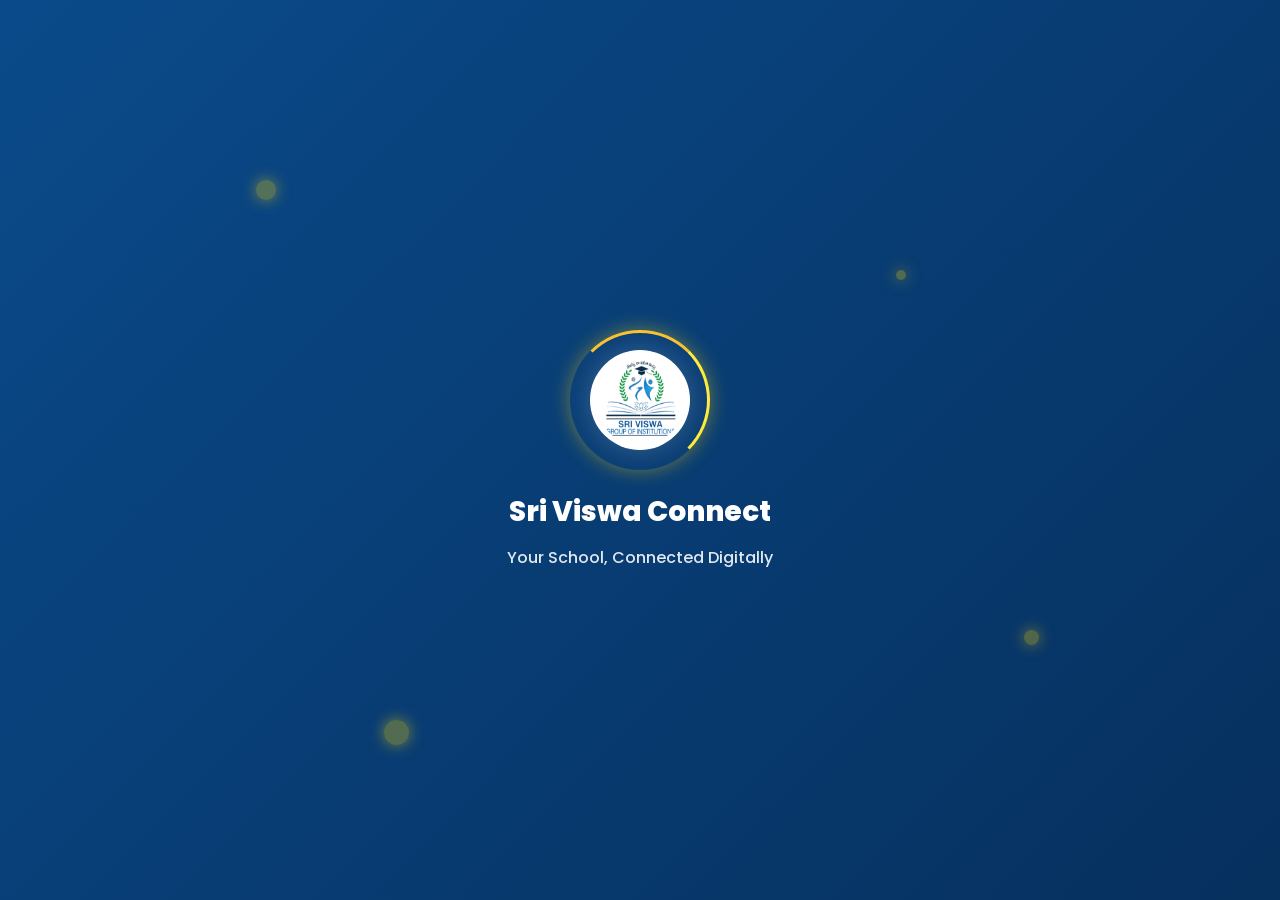
==== commit 56885572: "Update index.html" ====
--- a/index.html
+++ b/index.html
@@ -4,7 +4,8 @@
     <meta charset="UTF-8">
     <meta name="viewport" content="width=device-width, initial-scale=1.0, maximum-scale=1.0, user-scalable=no">
     <title>Sri Viswa Connect</title>
-    <link href="https://fonts.googleapis.com/css2?family=Playfair+Display:wght@700;800&family=Poppins:wght@400;500;600;700&display=swap" rel="stylesheet">
+    <!-- Premium School Fonts -->
+    <link href="https://fonts.googleapis.com/css2?family=Merriweather:wght@700;900&family=Inter:wght@400;500;600;700&display=swap" rel="stylesheet">
     <link rel="stylesheet" href="css/style.css">
 </head>
 <body>
@@ -24,13 +25,17 @@
         <p class="welcome-note">Your School, Connected Digitally</p>
     </div>
 
-    <!-- HEADER (Fixed) -->
+    <!-- HEADER (Fixed & Dynamic Title) -->
     <header class="global-header" id="mainHeader" style="display: none;">
         <div class="header-left">
             <img src="assets/logo.png" alt="Logo" onerror="this.style.display='none'">
-            <h1>Sri Viswa Connect</h1>
+            <!-- ఇక్కడ టైటిల్ డైనమిక్ గా మారుతుంది -->
+            <h1 id="pageTitle">Sri Viswa Connect</h1>
         </div>
-        <button class="theme-toggle" onclick="toggleTheme()" id="themeBtn">🌙</button>
+        <button class="theme-toggle" onclick="toggleTheme()" id="themeBtn">
+            <!-- SVG Moon Icon -->
+            <svg width="24" height="24" viewBox="0 0 24 24" fill="none" stroke="currentColor" stroke-width="2" stroke-linecap="round" stroke-linejoin="round"><path d="M21 12.79A9 9 0 1 1 11.21 3 7 7 0 0 0 21 12.79z"></path></svg>
+        </button>
     </header>
 
     <!-- MAIN SCROLL AREA -->
@@ -41,16 +46,30 @@
             <div class="portal-grid">
                 <!-- School Portal -->
                 <div class="section-tile" onclick="selectSection('school')">
-                    <img src="assets/school.jpg" alt="School" class="tile-image" onerror="this.style.display='none'">
-                    <h3>School</h3>
-                    <p>Staff Login</p>
+                    <div class="tile-img-wrapper">
+                        <img src="assets/school.jpg" alt="School" onerror="this.style.display='none'">
+                    </div>
+                    <div class="tile-content">
+                        <div class="tile-icon-svg">
+                            <svg width="28" height="28" viewBox="0 0 24 24" fill="none" stroke="var(--primary-blue)" stroke-width="2" stroke-linecap="round" stroke-linejoin="round"><path d="M3 21h18"></path><path d="M9 8h1"></path><path d="M9 12h1"></path><path d="M9 16h1"></path><path d="M14 8h1"></path><path d="M14 12h1"></path><path d="M14 16h1"></path><path d="M5 21V5a2 2 0 0 1 2-2h10a2 2 0 0 1 2 2v16"></path></svg>
+                        </div>
+                        <h3>School</h3>
+                        <p>Staff Login</p>
+                    </div>
                 </div>
 
                 <!-- Parent Portal -->
                 <div class="section-tile" onclick="selectSection('parent')">
-                    <img src="assets/parent.jpg" alt="Parent" class="tile-image" onerror="this.style.display='none'">
-                    <h3>Parent</h3>
-                    <p>View Child</p>
+                    <div class="tile-img-wrapper">
+                        <img src="assets/parent.jpg" alt="Parent" onerror="this.style.display='none'">
+                    </div>
+                    <div class="tile-content">
+                        <div class="tile-icon-svg">
+                            <svg width="28" height="28" viewBox="0 0 24 24" fill="none" stroke="var(--accent-green)" stroke-width="2" stroke-linecap="round" stroke-linejoin="round"><path d="M17 21v-2a4 4 0 0 0-4-4H5a4 4 0 0 0-4 4v2"></path><circle cx="9" cy="7" r="4"></circle><path d="M23 21v-2a4 4 0 0 0-3-3.87"></path><path d="M16 3.13a4 4 0 0 1 0 7.75"></path></svg>
+                        </div>
+                        <h3>Parent</h3>
+                        <p>View Child</p>
+                    </div>
                 </div>
             </div>
         </div>
@@ -69,23 +88,15 @@
             <p>Tell us your requirement<br>we'll build it for you!</p>
             
             <div class="action-tabs">
-                <!-- Call Tab -->
                 <a href="tel:+918985361991" class="action-tab tab-call">
                     <div class="icon-box">
-                        <svg width="24" height="24" viewBox="0 0 24 24" fill="white" xmlns="http://www.w3.org/2000/svg">
-                            <path d="M6.62 10.79C8.06 13.62 10.38 15.94 13.21 17.38L15.41 15.18C15.69 14.9 16.08 14.82 16.43 14.93C17.55 15.3 18.75 15.5 20 15.5C20.55 15.5 21 15.95 21 16.5V20C21 20.55 20.55 21 20 21C10.61 21 3 13.39 3 4C3 3.45 3.45 3 4 3H7.5C8.05 3 8.5 3.45 8.5 4C8.5 5.25 8.7 6.45 9.07 7.57C9.18 7.92 9.1 8.31 8.82 8.59L6.62 10.79Z"/>
-                        </svg>
+                        <svg width="24" height="24" viewBox="0 0 24 24" fill="white"><path d="M6.62 10.79C8.06 13.62 10.38 15.94 13.21 17.38L15.41 15.18C15.69 14.9 16.08 14.82 16.43 14.93C17.55 15.3 18.75 15.5 20 15.5C20.55 15.5 21 15.95 21 16.5V20C21 20.55 20.55 21 20 21C10.61 21 3 13.39 3 4C3 3.45 3.45 3 4 3H7.5C8.05 3 8.5 3.45 8.5 4C8.5 5.25 8.7 6.45 9.07 7.57C9.18 7.92 9.1 8.31 8.82 8.59L6.62 10.79Z"/></svg>
                     </div>
                     <span>Call Us</span>
                 </a>
-
-                <!-- WhatsApp Tab -->
-                <a href="https://wa.me/918985361991?text=Hi%20GI%20Creative%20Space,%20I%20have%20a%20requirement." target="_blank" class="action-tab tab-whatsapp">
+                <a href="https://wa.me/918985361991" target="_blank" class="action-tab tab-whatsapp">
                     <div class="icon-box">
-                        <svg width="24" height="24" viewBox="0 0 24 24" fill="white" xmlns="http://www.w3.org/2000/svg">
-                            <path fill-rule="evenodd" clip-rule="evenodd" d="M17.472 14.382C17.117 14.205 15.367 13.343 15.042 13.223C14.716 13.103 14.478 13.043 14.239 13.393C14.001 13.742 13.314 14.545 13.106 14.784C12.897 15.023 12.688 15.053 12.332 14.876C11.976 14.699 10.829 14.321 9.469 13.107C8.409 12.161 7.693 10.99 7.484 10.634C7.275 10.278 7.459 10.084 7.636 9.907C7.795 9.748 7.989 9.489 8.168 9.28C8.347 9.071 8.407 8.921 8.526 8.682C8.646 8.443 8.586 8.234 8.497 8.057C8.407 7.88 7.693 6.138 7.395 5.427C7.104 4.733 6.808 4.826 6.587 4.816C6.378 4.807 6.139 4.805 5.9 4.805C5.661 4.805 5.273 4.895 4.945 5.255C4.617 5.615 3.7 6.476 3.7 8.212C3.7 9.948 4.974 11.626 5.154 11.864C5.333 12.103 7.471 15.355 10.728 16.753C11.502 17.083 12.104 17.279 12.574 17.427C13.35 17.672 14.056 17.637 14.613 17.546C15.233 17.444 16.71 16.669 17.018 15.816C17.326 14.962 17.326 14.245 17.237 14.096C17.148 13.947 16.943 13.867 16.647 13.717L17.472 14.382Z"/>
-                            <path fill-rule="evenodd" clip-rule="evenodd" d="M12.04 2C6.58 2 2.13 6.45 2.13 11.91C2.13 13.66 2.59 15.36 3.45 16.86L2.05 22L7.3 20.62C8.75 21.41 10.38 21.83 12.04 21.83C17.5 21.83 21.95 17.38 21.95 11.92C21.95 6.46 17.5 2 12.04 2ZM12.04 20.15C10.56 20.15 9.11 19.75 7.84 18.99L7.54 18.81L4.42 19.63L5.25 16.59L5.05 16.28C4.21 14.96 3.77 13.45 3.77 11.91C3.77 7.35 7.48 3.64 12.04 3.64C16.6 3.64 20.31 7.35 20.31 11.91C20.31 16.47 16.6 20.15 12.04 20.15Z"/>
-                        </svg>
+                        <svg width="24" height="24" viewBox="0 0 24 24" fill="white"><path fill-rule="evenodd" clip-rule="evenodd" d="M17.472 14.382C17.117 14.205 15.367 13.343 15.042 13.223C14.716 13.103 14.478 13.043 14.239 13.393C14.001 13.742 13.314 14.545 13.106 14.784C12.897 15.023 12.688 15.053 12.332 14.876C11.976 14.699 10.829 14.321 9.469 13.107C8.409 12.161 7.693 10.99 7.484 10.634C7.275 10.278 7.459 10.084 7.636 9.907C7.795 9.748 7.989 9.489 8.168 9.28C8.347 9.071 8.407 8.921 8.526 8.682C8.646 8.443 8.586 8.234 8.497 8.057C8.407 7.88 7.693 6.138 7.395 5.427C7.104 4.733 6.808 4.826 6.587 4.816C6.378 4.807 6.139 4.805 5.9 4.805C5.661 4.805 5.273 4.895 4.945 5.255C4.617 5.615 3.7 6.476 3.7 8.212C3.7 9.948 4.974 11.626 5.154 11.864C5.333 12.103 7.471 15.355 10.728 16.753C11.502 17.083 12.104 17.279 12.574 17.427C13.35 17.672 14.056 17.637 14.613 17.546C15.233 17.444 16.71 16.669 17.018 15.816C17.326 14.962 17.326 14.245 17.237 14.096C17.148 13.947 16.943 13.867 16.647 13.717L17.472 14.382Z"/><path fill-rule="evenodd" clip-rule="evenodd" d="M12.04 2C6.58 2 2.13 6.45 2.13 11.91C2.13 13.66 2.59 15.36 3.45 16.86L2.05 22L7.3 20.62C8.75 21.41 10.38 21.83 12.04 21.83C17.5 21.83 21.95 17.38 21.95 11.92C21.95 6.46 17.5 2 12.04 2ZM12.04 20.15C10.56 20.15 9.11 19.75 7.84 18.99L7.54 18.81L4.42 19.63L5.25 16.59L5.05 16.28C4.21 14.96 3.77 13.45 3.77 11.91C3.77 7.35 7.48 3.64 12.04 3.64C16.6 3.64 20.31 7.35 20.31 11.91C20.31 16.47 16.6 20.15 12.04 20.15Z"/></svg>
                     </div>
                     <span>WhatsApp</span>
                 </a>
@@ -98,14 +109,26 @@
         // Theme Logic
         const currentTheme = localStorage.getItem('theme') || 'light';
         document.documentElement.setAttribute('data-theme', currentTheme);
-        document.getElementById('themeBtn').innerText = currentTheme === 'dark' ? '☀️' : '🌙';
-        
+        updateThemeIcon(currentTheme);
+
         function toggleTheme() {
             const theme = document.documentElement.getAttribute('data-theme') === 'dark' ? 'light' : 'dark';
             document.documentElement.setAttribute('data-theme', theme);
             localStorage.setItem('theme', theme);
-            document.getElementById('themeBtn').innerText = theme === 'dark' ? '☀️' : '🌙';
+            updateThemeIcon(theme);
         }
+
+        function updateThemeIcon(theme) {
+            const btn = document.getElementById('themeBtn');
+            if(theme === 'dark') {
+                btn.innerHTML = '<svg width="24" height="24" viewBox="0 0 24 24" fill="none" stroke="currentColor" stroke-width="2" stroke-linecap="round" stroke-linejoin="round"><circle cx="12" cy="12" r="5"></circle><line x1="12" y1="1" x2="12" y2="3"></line><line x1="12" y1="21" x2="12" y2="23"></line><line x1="4.22" y1="4.22" x2="5.64" y2="5.64"></line><line x1="18.36" y1="18.36" x2="19.78" y2="19.78"></line><line x1="1" y1="12" x2="3" y2="12"></line><line x1="21" y1="12" x2="23" y2="12"></line><line x1="4.22" y1="19.78" x2="5.64" y2="18.36"></line><line x1="18.36" y1="5.64" x2="19.78" y2="4.22"></line></svg>';
+            } else {
+                btn.innerHTML = '<svg width="24" height="24" viewBox="0 0 24 24" fill="none" stroke="currentColor" stroke-width="2" stroke-linecap="round" stroke-linejoin="round"><path d="M21 12.79A9 9 0 1 1 11.21 3 7 7 0 0 0 21 12.79z"></path></svg>';
+            }
+        }
+
+        // Dynamic Title Logic
+        document.getElementById('pageTitle').innerText = "Sri Viswa Connect";
 
         // Welcome & Selection Logic
         const savedSection = localStorage.getItem('selected_section');
@@ -131,7 +154,7 @@
             else window.location.href = "parent-dashboard.html";
         }
 
-        // --- FIXED LONG PRESS LOGIC (No Popup on Load) ---
+        // --- Click & Long Press Logic ---
         const trigger = document.getElementById('valiassTrigger');
         let pressTimer;
         let isLongPress = false;
@@ -141,18 +164,21 @@
             isLongPress = false;
             pressTimer = setTimeout(() => {
                 isLongPress = true;
-                window.location.href = 'valiass/login.html';
+                window.location.href = 'valiass/login.html'; // 3 Secs -> Login
             }, 3000);
         };
 
         const endPress = () => {
             clearTimeout(pressTimer);
+            // Single Click -> Popup
+            if (!isLongPress) {
+                document.getElementById('contactModal').classList.add('active');
+            }
         };
 
         trigger.addEventListener('mousedown', startPress);
         trigger.addEventListener('mouseup', endPress);
         trigger.addEventListener('mouseleave', () => clearTimeout(pressTimer)); 
-
         trigger.addEventListener('touchstart', startPress, {passive: true}); 
         trigger.addEventListener('touchend', endPress);
         trigger.addEventListener('touchcancel', () => clearTimeout(pressTimer));
@@ -160,12 +186,6 @@
         function closeModal(id) { 
             document.getElementById(id).classList.remove('active'); 
         }
-        
-        document.querySelectorAll('.modal-overlay').forEach(overlay => { 
-            overlay.addEventListener('click', function(e) { 
-                if (e.target === this) this.classList.remove('active'); 
-            }); 
-        });
     </script>
 </body>
-</html>
+</html> 
--- a/css/style.css
+++ b/css/style.css
@@ -1,5 +1,5 @@
 /* =========================================
-   SRI VISWA CONNECT - GLOBAL STYLES
+   SRI VISWA CONNECT - PREMIUM GLOBAL STYLES
    ========================================= */
 
 /* --- Fonts --- */
@@ -49,12 +49,10 @@
   color: var(--text-dark); 
   line-height: 1.6; 
   -webkit-tap-highlight-color: transparent; 
-  
-  /* Fixed Header/Footer Layout */
   display: flex; 
   flex-direction: column; 
-  height: 100vh; 
-  overflow: hidden; 
+  height: 100vh; /* Full Screen Height */
+  overflow: hidden; /* Prevent body scroll */
   transition: background 0.3s, color 0.3s; 
 }
 
@@ -72,7 +70,7 @@
   z-index: 100; 
   box-shadow: var(--shadow-sm); 
   border-bottom: 1px solid var(--border-color); 
-  flex-shrink: 0; 
+  flex-shrink: 0; /* Don't shrink */
 }
 
 .header-left { display: flex; align-items: center; gap: 12px; }
@@ -92,7 +90,7 @@
   font-size: 13px; 
   border-top: 1px solid var(--border-color); 
   z-index: 100; 
-  flex-shrink: 0; 
+  flex-shrink: 0; /* Don't shrink */
 }
 
 .valiass-link { color: var(--primary-blue); font-weight: 700; cursor: pointer; text-decoration: none; transition: 0.3s; user-select: none; -webkit-user-select: none; }
@@ -162,63 +160,42 @@
   box-shadow: var(--shadow-lg); 
 }
 
+/* Image inside tile */
+.tile-image { 
+  width: 100px; 
+  height: 100px; 
+  object-fit: cover; 
+  border-radius: 50%; 
+  margin-bottom: 15px; 
+  box-shadow: var(--shadow-sm);
+}
+
 .tile-icon-big { font-size: 60px; margin-bottom: 15px; }
 .section-tile h3 { font-size: 22px; margin-bottom: 5px; }
 .section-tile p { color: var(--text-muted); font-size: 14px; }
 
-/* --- Mobile Responsive (Big Cards) --- */
+/* --- Mobile Responsive (Big Cards Top & Bottom) --- */
 @media (max-width: 768px) {
   .global-header h1 { font-size: 16px; }
   
   .portal-grid { 
-    grid-template-columns: 1fr; /* మొబైల్ లో పెద్ద కార్డ్స్ (ఒకదాని కింద ఒకటి) */
+    grid-template-columns: 1fr; /* One by one (Big Cards) */
     gap: 20px; 
   }
   
-  .section-tile { padding: 40px 20px; }
-  .tile-icon-big { font-size: 70px; margin-bottom: 15px; }
+  .section-tile { 
+    padding: 40px 20px; 
+  }
+  
+  .tile-image {
+    width: 120px;
+    height: 120px;
+  }
+  
+  .tile-icon-big { 
+    font-size: 70px; 
+  }
+  
   .section-tile h3 { font-size: 24px; }
   .section-tile p { font-size: 14px; }
 }
-
-/* --- Bottom Sheet Modal (Contact) --- */
-.modal-overlay { 
-  position: fixed; top: 0; left: 0; width: 100%; height: 100%; 
-  background: rgba(0, 0, 0, 0.5); 
-  display: flex; justify-content: center; align-items: flex-end; 
-  z-index: 10000; opacity: 0; visibility: hidden; transition: 0.3s; 
-}
-.modal-overlay.active { opacity: 1; visibility: visible; }
-
-.bottom-sheet { 
-  background: var(--bg-card); width: 100%; max-width: 500px; 
-  border-radius: 24px 24px 0 0; padding: 20px 20px 30px; 
-  text-align: center; 
-  transform: translateY(100%); 
-  transition: transform 0.4s cubic-bezier(0.175, 0.885, 0.32, 1.275); 
-  box-shadow: 0 -10px 40px rgba(0,0,0,0.15); position: relative; 
-}
-.modal-overlay.active .bottom-sheet { transform: translateY(0); }
-
-.drag-handle { width: 40px; height: 5px; background: var(--border-color); border-radius: 10px; margin: 0 auto 15px; }
-.bottom-sheet h3 { font-size: 20px; margin-bottom: 5px; }
-.bottom-sheet p { color: var(--text-muted); font-size: 13px; margin-bottom: 25px; line-height: 1.6; }
-
-.action-tabs { display: flex; gap: 15px; justify-content: center; }
-.action-tab { 
-  flex: 1; display: flex; flex-direction: column; align-items: center; justify-content: center; 
-  padding: 20px 10px; border-radius: 16px; text-decoration: none; cursor: pointer; 
-  transition: 0.3s; border: 1px solid var(--border-color); background: var(--bg-light); 
-}
-.action-tab:hover { transform: translateY(-3px); box-shadow: var(--shadow-sm); }
-
-.tab-call { color: var(--primary-blue); }
-.tab-call .icon-box { background: var(--primary-blue); color: white; }
-.tab-call:hover { border-color: var(--primary-blue); }
-
-.tab-whatsapp { color: #25D366; }
-.tab-whatsapp .icon-box { background: #25D366; color: white; }
-.tab-whatsapp:hover { border-color: #25D366; }
-
-.icon-box { width: 50px; height: 50px; border-radius: 50%; display: flex; justify-content: center; align-items: center; margin-bottom: 10px; font-size: 24px; box-shadow: var(--shadow-sm); }
-.action-tab span { font-size: 14px; font-weight: 700; }
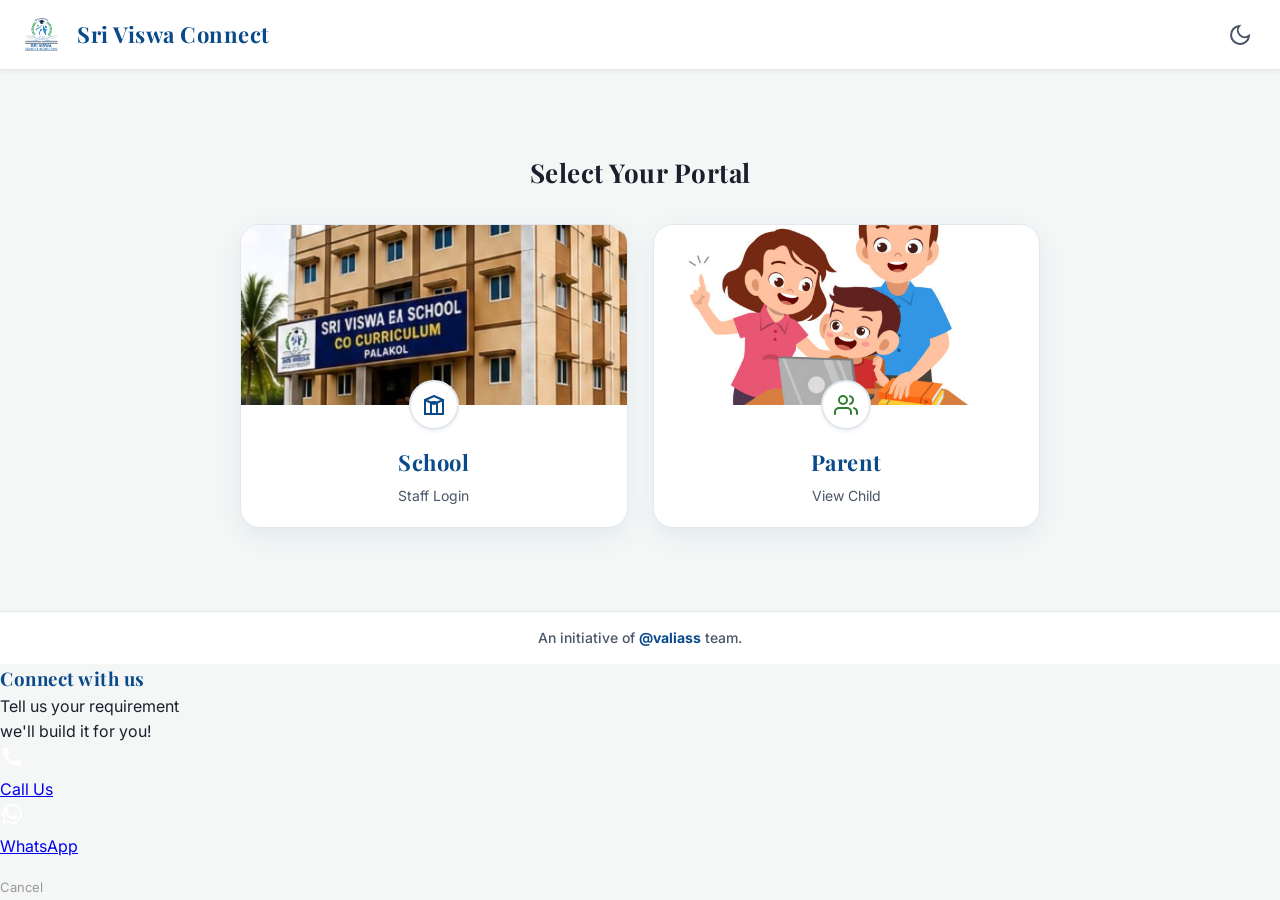
==== commit 884374a3: "Update index.html" ====
--- a/index.html
+++ b/index.html
@@ -4,41 +4,20 @@
     <meta charset="UTF-8">
     <meta name="viewport" content="width=device-width, initial-scale=1.0, maximum-scale=1.0, user-scalable=no">
     <title>Sri Viswa Connect</title>
-    <!-- Premium School Fonts -->
-    <link href="https://fonts.googleapis.com/css2?family=Merriweather:wght@700;900&family=Inter:wght@400;500;600;700&display=swap" rel="stylesheet">
     <link rel="stylesheet" href="css/style.css">
 </head>
 <body>
 
-    <!-- WELCOME SCREEN -->
-    <div id="welcomeScreen" class="welcome-screen">
-        <div class="particle" style="width: 20px; height: 20px; top: 20%; left: 20%;"></div>
-        <div class="particle" style="width: 15px; height: 15px; top: 70%; left: 80%; animation-delay: 1s;"></div>
-        <div class="particle" style="width: 25px; height: 25px; top: 80%; left: 30%; animation-delay: 2s;"></div>
-        <div class="particle" style="width: 10px; height: 10px; top: 30%; left: 70%; animation-delay: 3s;"></div>
-
-        <div class="logo-ring-container">
-            <div class="glow-ring"></div>
-            <img src="assets/logo.png" alt="Logo" onerror="this.style.display='none'">
-        </div>
-        <h1 class="welcome-text">Sri Viswa Connect</h1>
-        <p class="welcome-note">Your School, Connected Digitally</p>
-    </div>
-
-    <!-- HEADER (Fixed & Dynamic Title) -->
+    <!-- HEADER -->
     <header class="global-header" id="mainHeader" style="display: none;">
         <div class="header-left">
             <img src="assets/logo.png" alt="Logo" onerror="this.style.display='none'">
-            <!-- ఇక్కడ టైటిల్ డైనమిక్ గా మారుతుంది -->
             <h1 id="pageTitle">Sri Viswa Connect</h1>
         </div>
-        <button class="theme-toggle" onclick="toggleTheme()" id="themeBtn">
-            <!-- SVG Moon Icon -->
-            <svg width="24" height="24" viewBox="0 0 24 24" fill="none" stroke="currentColor" stroke-width="2" stroke-linecap="round" stroke-linejoin="round"><path d="M21 12.79A9 9 0 1 1 11.21 3 7 7 0 0 0 21 12.79z"></path></svg>
-        </button>
+        <button class="theme-toggle" onclick="toggleTheme()" id="themeBtn"></button>
     </header>
 
-    <!-- MAIN SCROLL AREA -->
+    <!-- MAIN CONTENT -->
     <div class="main-scroll-area" id="mainContent" style="display: none;">
         <div id="selectionScreen" class="selection-screen">
             <h2 class="selection-title">Select Your Portal</h2>
@@ -47,11 +26,11 @@
                 <!-- School Portal -->
                 <div class="section-tile" onclick="selectSection('school')">
                     <div class="tile-img-wrapper">
-                        <img src="assets/school.jpg" alt="School" onerror="this.style.display='none'">
+                        <img src="assets/school.jpg" alt="School" class="tile-image" onerror="this.src='https://via.placeholder.com/400x200?text=School'">
                     </div>
                     <div class="tile-content">
-                        <div class="tile-icon-svg">
-                            <svg width="28" height="28" viewBox="0 0 24 24" fill="none" stroke="var(--primary-blue)" stroke-width="2" stroke-linecap="round" stroke-linejoin="round"><path d="M3 21h18"></path><path d="M9 8h1"></path><path d="M9 12h1"></path><path d="M9 16h1"></path><path d="M14 8h1"></path><path d="M14 12h1"></path><path d="M14 16h1"></path><path d="M5 21V5a2 2 0 0 1 2-2h10a2 2 0 0 1 2 2v16"></path></svg>
+                        <div class="tile-icon-svg icon-school">
+                            <svg viewBox="0 0 24 24" fill="none" stroke="currentColor" stroke-width="2" stroke-linecap="round" stroke-linejoin="round"><path d="M3 21h18"></path><path d="M3 7v14"></path><path d="M21 7v14"></path><path d="M9 21V11a2 2 0 0 1 2-2h2a2 2 0 0 1 2 2v10"></path><path d="M12 3L3 7l9 4 9-4-9-4z"></path></svg>
                         </div>
                         <h3>School</h3>
                         <p>Staff Login</p>
@@ -61,11 +40,11 @@
                 <!-- Parent Portal -->
                 <div class="section-tile" onclick="selectSection('parent')">
                     <div class="tile-img-wrapper">
-                        <img src="assets/parent.jpg" alt="Parent" onerror="this.style.display='none'">
+                        <img src="assets/parent.jpg" alt="Parent" class="tile-image" onerror="this.src='https://via.placeholder.com/400x200?text=Parent'">
                     </div>
                     <div class="tile-content">
-                        <div class="tile-icon-svg">
-                            <svg width="28" height="28" viewBox="0 0 24 24" fill="none" stroke="var(--accent-green)" stroke-width="2" stroke-linecap="round" stroke-linejoin="round"><path d="M17 21v-2a4 4 0 0 0-4-4H5a4 4 0 0 0-4 4v2"></path><circle cx="9" cy="7" r="4"></circle><path d="M23 21v-2a4 4 0 0 0-3-3.87"></path><path d="M16 3.13a4 4 0 0 1 0 7.75"></path></svg>
+                        <div class="tile-icon-svg icon-parent">
+                            <svg viewBox="0 0 24 24" fill="none" stroke="currentColor" stroke-width="2" stroke-linecap="round" stroke-linejoin="round"><path d="M17 21v-2a4 4 0 0 0-4-4H5a4 4 0 0 0-4 4v2"></path><circle cx="9" cy="7" r="4"></circle><path d="M23 21v-2a4 4 0 0 0-3-3.87"></path><path d="M16 3.13a4 4 0 0 1 0 7.75"></path></svg>
                         </div>
                         <h3>Parent</h3>
                         <p>View Child</p>
@@ -75,18 +54,17 @@
         </div>
     </div>
 
-    <!-- FOOTER (Fixed) -->
+    <!-- FOOTER -->
     <footer class="global-footer">
         <p>An initiative of <span id="valiassTrigger" class="valiass-link">@valiass</span> team.</p>
     </footer>
 
-    <!-- Bottom Sheet Contact Modal -->
+    <!-- Bottom Sheet Contact Modal (For Single Click) -->
     <div class="modal-overlay" id="contactModal">
         <div class="bottom-sheet">
             <div class="drag-handle"></div>
             <h3>Connect with us</h3>
             <p>Tell us your requirement<br>we'll build it for you!</p>
-            
             <div class="action-tabs">
                 <a href="tel:+918985361991" class="action-tab tab-call">
                     <div class="icon-box">
@@ -110,43 +88,23 @@
         const currentTheme = localStorage.getItem('theme') || 'light';
         document.documentElement.setAttribute('data-theme', currentTheme);
         updateThemeIcon(currentTheme);
-
         function toggleTheme() {
             const theme = document.documentElement.getAttribute('data-theme') === 'dark' ? 'light' : 'dark';
             document.documentElement.setAttribute('data-theme', theme);
             localStorage.setItem('theme', theme);
             updateThemeIcon(theme);
         }
-
         function updateThemeIcon(theme) {
             const btn = document.getElementById('themeBtn');
-            if(theme === 'dark') {
-                btn.innerHTML = '<svg width="24" height="24" viewBox="0 0 24 24" fill="none" stroke="currentColor" stroke-width="2" stroke-linecap="round" stroke-linejoin="round"><circle cx="12" cy="12" r="5"></circle><line x1="12" y1="1" x2="12" y2="3"></line><line x1="12" y1="21" x2="12" y2="23"></line><line x1="4.22" y1="4.22" x2="5.64" y2="5.64"></line><line x1="18.36" y1="18.36" x2="19.78" y2="19.78"></line><line x1="1" y1="12" x2="3" y2="12"></line><line x1="21" y1="12" x2="23" y2="12"></line><line x1="4.22" y1="19.78" x2="5.64" y2="18.36"></line><line x1="18.36" y1="5.64" x2="19.78" y2="4.22"></line></svg>';
-            } else {
-                btn.innerHTML = '<svg width="24" height="24" viewBox="0 0 24 24" fill="none" stroke="currentColor" stroke-width="2" stroke-linecap="round" stroke-linejoin="round"><path d="M21 12.79A9 9 0 1 1 11.21 3 7 7 0 0 0 21 12.79z"></path></svg>';
-            }
+            if(theme === 'dark') btn.innerHTML = '<svg width="24" height="24" viewBox="0 0 24 24" fill="none" stroke="currentColor" stroke-width="2"><circle cx="12" cy="12" r="5"></circle><line x1="12" y1="1" x2="12" y2="3"></line><line x1="12" y1="21" x2="12" y2="23"></line><line x1="4.22" y1="4.22" x2="5.64" y2="5.64"></line><line x1="18.36" y1="18.36" x2="19.78" y2="19.78"></line><line x1="1" y1="12" x2="3" y2="12"></line><line x1="21" y1="12" x2="23" y2="12"></line><line x1="4.22" y1="19.78" x2="5.64" y2="18.36"></line><line x1="18.36" y1="5.64" x2="19.78" y2="4.22"></line></svg>';
+            else btn.innerHTML = '<svg width="24" height="24" viewBox="0 0 24 24" fill="none" stroke="currentColor" stroke-width="2"><path d="M21 12.79A9 9 0 1 1 11.21 3 7 7 0 0 0 21 12.79z"></path></svg>';
         }
 
-        // Dynamic Title Logic
-        document.getElementById('pageTitle').innerText = "Sri Viswa Connect";
-
-        // Welcome & Selection Logic
-        const savedSection = localStorage.getItem('selected_section');
-        if (savedSection) {
-            if (savedSection === 'school') window.location.href = "school-dashboard.html";
-            else if (savedSection === 'parent') window.location.href = "parent-dashboard.html";
-        } else {
-            setTimeout(() => {
-                document.getElementById('welcomeScreen').style.opacity = '0';
-                setTimeout(() => {
-                    document.getElementById('welcomeScreen').style.display = 'none';
-                    document.getElementById('mainHeader').style.display = 'flex';
-                    document.getElementById('mainContent').style.display = 'flex';
-                    const selection = document.getElementById('selectionScreen');
-                    setTimeout(() => selection.classList.add('show'), 50);
-                }, 800);
-            }, 1500);
-        }
+        // Welcome & Selection
+        setTimeout(() => {
+            document.getElementById('mainHeader').style.display = 'flex';
+            document.getElementById('mainContent').style.display = 'flex';
+        }, 500);
 
         function selectSection(section) {
             localStorage.setItem('selected_section', section);
@@ -154,38 +112,63 @@
             else window.location.href = "parent-dashboard.html";
         }
 
-        // --- Click & Long Press Logic ---
+        // ==========================================
+        // PERFECT LONG PRESS & CLICK LOGIC
+        // ==========================================
         const trigger = document.getElementById('valiassTrigger');
         let pressTimer;
         let isLongPress = false;
+        let touchMoved = false; // స్క్రోల్ చేస్తున్నారా అని చెక్ చేయడానికి
 
         const startPress = (e) => {
+            // మౌస్ తో లాగితే టెక్స్ట్ సెలెక్ట్ అవ్వకుండా ఆపడం
             if(e.type === 'mousedown') e.preventDefault(); 
+            
             isLongPress = false;
-            pressTimer = setTimeout(() => {
-                isLongPress = true;
-                window.location.href = 'valiass/login.html'; // 3 Secs -> Login
+            touchMoved = false;
+            
+            // 3 సెకన్లు పట్టుకుంటే లాగిన్ పేజీకి
+            pressTimer = setTimeout(() => { 
+                isLongPress = true; 
+                window.location.href = 'valiass/login.html'; 
             }, 3000);
         };
 
         const endPress = () => {
             clearTimeout(pressTimer);
-            // Single Click -> Popup
-            if (!isLongPress) {
+            
+            // ఒకవేళ 3 సెకన్లు పూర్తి కాకముందే వదిలేస్తే (Single Click) -> పాప్-అప్ ఓపెన్
+            // మరియు స్క్రోల్ చేయడానికి ప్రయత్నించినప్పుడు పాప్-అప్ రాకూడదు (touchMoved == false)
+            if (!isLongPress && !touchMoved) {
                 document.getElementById('contactModal').classList.add('active');
             }
         };
 
+        // మౌస్ ఈవెంట్స్
         trigger.addEventListener('mousedown', startPress);
         trigger.addEventListener('mouseup', endPress);
         trigger.addEventListener('mouseleave', () => clearTimeout(pressTimer)); 
-        trigger.addEventListener('touchstart', startPress, {passive: true}); 
+
+        // టచ్ ఈవెంట్స్ (మొబైల్)
+        trigger.addEventListener('touchstart', (e) => {
+            touchMoved = false;
+            startPress(e);
+        }, {passive: true}); 
+        
+        trigger.addEventListener('touchmove', () => {
+            // స్క్రీన్ స్క్రోల్ అయ్యింది అంటే క్లిక్ కాదు
+            touchMoved = true; 
+            clearTimeout(pressTimer);
+        }, {passive: true});
+
         trigger.addEventListener('touchend', endPress);
-        trigger.addEventListener('touchcancel', () => clearTimeout(pressTimer));
+        trigger.addEventListener('touchcancel', () => {
+            clearTimeout(pressTimer);
+        });
 
         function closeModal(id) { 
             document.getElementById(id).classList.remove('active'); 
         }
     </script>
 </body>
-</html> 
+</html>
--- a/css/style.css
+++ b/css/style.css
@@ -1,9 +1,9 @@
 /* =========================================
-   SRI VISWA CONNECT - PREMIUM GLOBAL STYLES
+   SRI VISWA CONNECT - PREMIUM SCHOOL THEME
    ========================================= */
 
 /* --- Fonts --- */
-@import url('https://fonts.googleapis.com/css2?family=Playfair+Display:wght@700;800&family=Poppins:wght@400;500;600;700&display=swap');
+@import url('https://fonts.googleapis.com/css2?family=Playfair+Display:wght@700;800&family=Inter:wght@400;500;600&display=swap');
 
 /* --- Light Theme (Default) --- */
 :root {
@@ -11,38 +11,38 @@
   --secondary-blue: #1976d2;
   --accent-green: #2e7d32;
   --accent-gold: #fbc02d;
-  --bg-light: #f5f7fa;
+  --bg-light: #f4f7f6; /* Natural soft green-grey */
   --bg-card: #ffffff;
-  --text-dark: #333333;
-  --text-muted: #666666;
-  --border-color: #e0e0e0;
-  --header-bg: rgba(255, 255, 255, 0.95);
+  --text-dark: #1a202c;
+  --text-muted: #4a5568;
+  --border-color: #e2e8f0;
+  --header-bg: #ffffff;
   --footer-bg: #ffffff;
-  --shadow-sm: 0 4px 6px rgba(0,0,0,0.05);
-  --shadow-md: 0 10px 30px rgba(10, 74, 138, 0.08);
-  --shadow-lg: 0 20px 40px rgba(10, 74, 138, 0.15);
+  --shadow-sm: 0 2px 4px rgba(0,0,0,0.05);
+  --shadow-md: 0 8px 24px rgba(10, 74, 138, 0.08);
+  --shadow-lg: 0 16px 32px rgba(10, 74, 138, 0.15);
 }
 
 /* --- Dark Theme --- */
 [data-theme="dark"] {
-  --primary-blue: #64b5f6;
-  --secondary-blue: #90caf9;
+  --primary-blue: #60a5fa;
+  --secondary-blue: #93c5fd;
   --accent-green: #81c784;
-  --accent-gold: #ffd54f;
+  --accent-gold: #fcd34d;
   --bg-light: #0f172a;
   --bg-card: #1e293b;
   --text-dark: #f8fafc;
   --text-muted: #94a3b8;
   --border-color: #334155;
-  --header-bg: rgba(15, 23, 42, 0.95);
+  --header-bg: #1e293b;
   --footer-bg: #1e293b;
-  --shadow-sm: 0 4px 6px rgba(0,0,0,0.2);
-  --shadow-md: 0 10px 30px rgba(0, 0, 0, 0.3);
-  --shadow-lg: 0 20px 40px rgba(0, 0, 0, 0.4);
+  --shadow-sm: 0 2px 4px rgba(0,0,0,0.3);
+  --shadow-md: 0 8px 24px rgba(0, 0, 0, 0.4);
+  --shadow-lg: 0 16px 32px rgba(0, 0, 0, 0.5);
 }
 
-/* --- Global Reset & Layout --- */
-* { margin: 0; padding: 0; box-sizing: border-box; font-family: 'Poppins', sans-serif; }
+/* --- Global Reset --- */
+* { margin: 0; padding: 0; box-sizing: border-box; font-family: 'Inter', sans-serif; }
 
 body { 
   background-color: var(--bg-light); 
@@ -51,35 +51,47 @@
   -webkit-tap-highlight-color: transparent; 
   display: flex; 
   flex-direction: column; 
-  height: 100vh; /* Full Screen Height */
-  overflow: hidden; /* Prevent body scroll */
+  height: 100vh; 
+  overflow: hidden; 
   transition: background 0.3s, color 0.3s; 
 }
 
-h1, h2, h3, h4 { font-weight: 700; color: var(--primary-blue); }
+h1, h2, h3, h4 { 
+  font-family: 'Playfair Display', serif; /* School Environment Font */
+  font-weight: 700; 
+  color: var(--primary-blue); /* Solid Color, No Gradient */
+  letter-spacing: 0.5px;
+}
 
 /* --- Global Header (Fixed) --- */
 .global-header { 
   display: flex; 
   justify-content: space-between; 
   align-items: center; 
-  padding: 12px 20px; 
+  padding: 15px 20px; 
   background: var(--header-bg); 
-  backdrop-filter: blur(12px); 
-  -webkit-backdrop-filter: blur(12px); 
   z-index: 100; 
   box-shadow: var(--shadow-sm); 
   border-bottom: 1px solid var(--border-color); 
-  flex-shrink: 0; /* Don't shrink */
+  flex-shrink: 0; 
+  height: 70px; 
 }
 
-.header-left { display: flex; align-items: center; gap: 12px; }
-.header-left img { height: 38px; width: auto; border-radius: 5px; }
-.header-left h1 { font-family: 'Playfair Display', serif; font-size: 20px; margin: 0; }
+.header-left { display: flex; align-items: center; gap: 15px; }
+.header-left img { height: 40px; width: auto; }
+.header-left h1 { font-size: 22px; margin: 0; }
 
-.theme-toggle { background: none; border: none; font-size: 24px; cursor: pointer; padding: 5px; border-radius: 50%; transition: 0.3s; color: var(--text-dark); }
-.theme-toggle:hover { background: rgba(0,0,0,0.05); }
-[data-theme="dark"] .theme-toggle:hover { background: rgba(255,255,255,0.1); }
+.theme-toggle { 
+  background: none; 
+  border: none; 
+  cursor: pointer; 
+  padding: 8px; 
+  border-radius: 50%; 
+  transition: 0.3s; 
+  color: var(--text-muted); 
+  display: flex; align-items: center; justify-content: center;
+}
+.theme-toggle:hover { background: var(--bg-light); color: var(--primary-blue); }
 
 /* --- Global Footer (Fixed) --- */
 .global-footer { 
@@ -87,57 +99,37 @@
   padding: 15px; 
   background: var(--footer-bg); 
   color: var(--text-muted); 
-  font-size: 13px; 
+  font-size: 14px; 
   border-top: 1px solid var(--border-color); 
   z-index: 100; 
-  flex-shrink: 0; /* Don't shrink */
+  flex-shrink: 0; 
+  font-weight: 500;
 }
 
-.valiass-link { color: var(--primary-blue); font-weight: 700; cursor: pointer; text-decoration: none; transition: 0.3s; user-select: none; -webkit-user-select: none; }
-.valiass-link:hover { color: var(--secondary-blue); text-decoration: underline; }
+.valiass-link { 
+  color: var(--primary-blue); 
+  font-weight: 700; 
+  cursor: pointer; 
+  text-decoration: none;
+  user-select: none; 
+}
 
-/* --- Main Scroll Area (Only this scrolls) --- */
+/* --- Main Scroll Area --- */
 .main-scroll-area {
   flex: 1; 
   overflow-y: auto; 
   -webkit-overflow-scrolling: touch; 
-  display: flex;
-  flex-direction: column;
-  padding: 20px;
+  display: flex; flex-direction: column; padding: 25px 20px;
 }
 
-/* --- Welcome Screen (Splash) --- */
-.welcome-screen { 
-  position: fixed; top: 0; left: 0; width: 100%; height: 100%; 
-  background: linear-gradient(135deg, var(--primary-blue) 0%, #06305e 100%); 
-  display: flex; flex-direction: column; justify-content: center; align-items: center; 
-  z-index: 9999; color: white; text-align: center; overflow: hidden; transition: opacity 0.8s ease; 
-}
+/* --- Selection Screen & Tiles --- */
+.selection-screen { display: flex; flex-direction: column; justify-content: center; align-items: center; min-height: 100%; }
+.selection-title { font-size: 26px; margin-bottom: 30px; text-align: center; color: var(--text-dark); }
 
-.particle { position: absolute; border-radius: 50%; background: rgba(255, 215, 0, 0.3); box-shadow: 0 0 15px rgba(255, 215, 0, 0.5); animation: float 6s infinite ease-in-out; }
-@keyframes float { 0%, 100% { transform: translateY(0); opacity: 0.3; } 50% { transform: translateY(-30px); opacity: 0.8; } }
-
-.logo-ring-container { position: relative; width: 140px; height: 140px; margin-bottom: 20px; display: flex; justify-content: center; align-items: center; z-index: 2; }
-.logo-ring-container img { width: 100px; height: 100px; border-radius: 50%; background: white; padding: 5px; z-index: 2; box-shadow: 0 0 30px rgba(255,255,255,0.2); }
-.glow-ring { position: absolute; top: 0; left: 0; width: 100%; height: 100%; border-radius: 50%; border: 3px solid transparent; border-top-color: var(--accent-gold); border-right-color: #ffeb3b; animation: spin 1.5s linear infinite; box-shadow: 0 0 20px rgba(255, 215, 0, 0.4); }
-@keyframes spin { 0% { transform: rotate(0deg); } 100% { transform: rotate(360deg); } }
-
-.welcome-text { font-size: 28px; font-weight: 800; color: #ffffff; z-index: 2; }
-.welcome-note { font-size: 16px; color: #e2e8f0; margin-top: 10px; font-weight: 500; z-index: 2; }
-
-/* --- Section Selection --- */
-.selection-screen { 
-  display: flex; flex-direction: column; justify-content: center; align-items: center; 
-  min-height: 100%; opacity: 0; transition: opacity 0.5s ease; 
-}
-.selection-screen.show { opacity: 1; }
-.selection-title { font-size: 24px; margin-bottom: 30px; text-align: center; }
-
-/* Portal Grid (Default Desktop: Side by Side) */
 .portal-grid { 
   display: grid; 
-  grid-template-columns: repeat(auto-fit, minmax(300px, 1fr)); 
-  gap: 20px; 
+  grid-template-columns: repeat(auto-fit, minmax(280px, 1fr)); 
+  gap: 25px; 
   width: 100%; 
   max-width: 800px; 
 }
@@ -145,57 +137,63 @@
 .section-tile { 
   background: var(--bg-card); 
   border-radius: 20px; 
-  padding: 40px 20px; 
-  text-align: center; 
+  overflow: hidden;
   cursor: pointer; 
   box-shadow: var(--shadow-md); 
-  border: 2px solid transparent; 
-  transition: all 0.4s cubic-bezier(0.175, 0.885, 0.32, 1.275); 
-  display: flex; flex-direction: column; align-items: center; justify-content: center;
+  border: 1px solid var(--border-color); 
+  transition: all 0.3s ease; 
+  display: flex; flex-direction: column;
 }
 
 .section-tile:hover { 
-  transform: translateY(-8px) scale(1.02); 
-  border-color: var(--primary-blue); 
+  transform: translateY(-5px); 
   box-shadow: var(--shadow-lg); 
+  border-color: var(--primary-blue);
 }
 
-/* Image inside tile */
-.tile-image { 
-  width: 100px; 
-  height: 100px; 
-  object-fit: cover; 
-  border-radius: 50%; 
-  margin-bottom: 15px; 
-  box-shadow: var(--shadow-sm);
+.tile-img-wrapper {
+  width: 100%;
+  height: 180px;
+  overflow: hidden;
+  background: #e2e8f0;
 }
 
-.tile-icon-big { font-size: 60px; margin-bottom: 15px; }
+.tile-image { 
+  width: 100%; 
+  height: 100%; 
+  object-fit: cover; 
+}
+
+.tile-content {
+  padding: 20px;
+  text-align: center;
+  display: flex;
+  flex-direction: column;
+  align-items: center;
+}
+
+/* Creative SVG Icons */
+.tile-icon-svg {
+  width: 50px; height: 50px;
+  border-radius: 50%;
+  display: flex; justify-content: center; align-items: center;
+  margin-bottom: 15px;
+  margin-top: -45px; /* Overlap effect */
+  background: var(--bg-card);
+  box-shadow: var(--shadow-sm);
+  border: 2px solid var(--border-color);
+}
+.tile-icon-svg svg { width: 24px; height: 24px; }
+.icon-school { color: var(--primary-blue); }
+.icon-parent { color: var(--accent-green); }
+
 .section-tile h3 { font-size: 22px; margin-bottom: 5px; }
 .section-tile p { color: var(--text-muted); font-size: 14px; }
 
-/* --- Mobile Responsive (Big Cards Top & Bottom) --- */
+/* --- Mobile Adjustments --- */
 @media (max-width: 768px) {
-  .global-header h1 { font-size: 16px; }
-  
-  .portal-grid { 
-    grid-template-columns: 1fr; /* One by one (Big Cards) */
-    gap: 20px; 
-  }
-  
-  .section-tile { 
-    padding: 40px 20px; 
-  }
-  
-  .tile-image {
-    width: 120px;
-    height: 120px;
-  }
-  
-  .tile-icon-big { 
-    font-size: 70px; 
-  }
-  
-  .section-tile h3 { font-size: 24px; }
-  .section-tile p { font-size: 14px; }
+  .portal-grid { grid-template-columns: 1fr; gap: 20px; }
+  .tile-img-wrapper { height: 200px; }
+  .header-left h1 { font-size: 18px; }
+  .header-left img { height: 32px; }
 }
